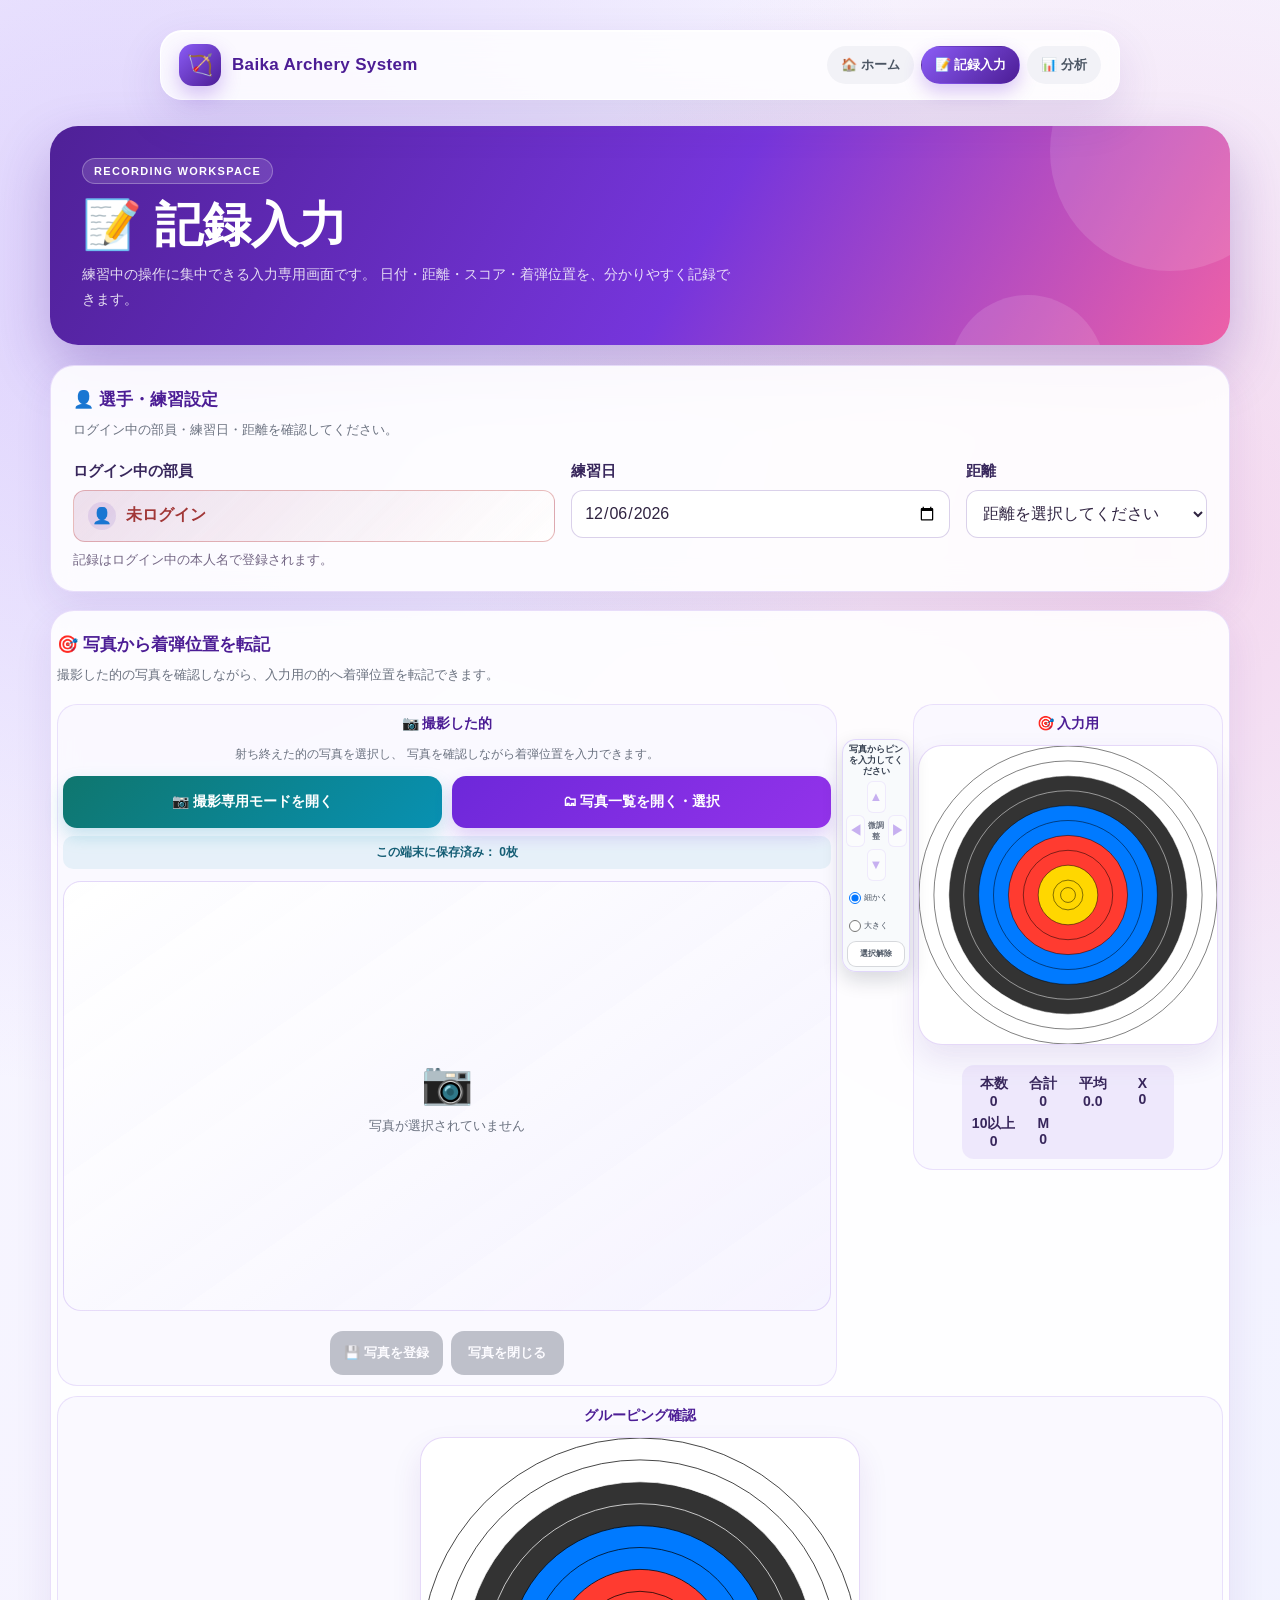
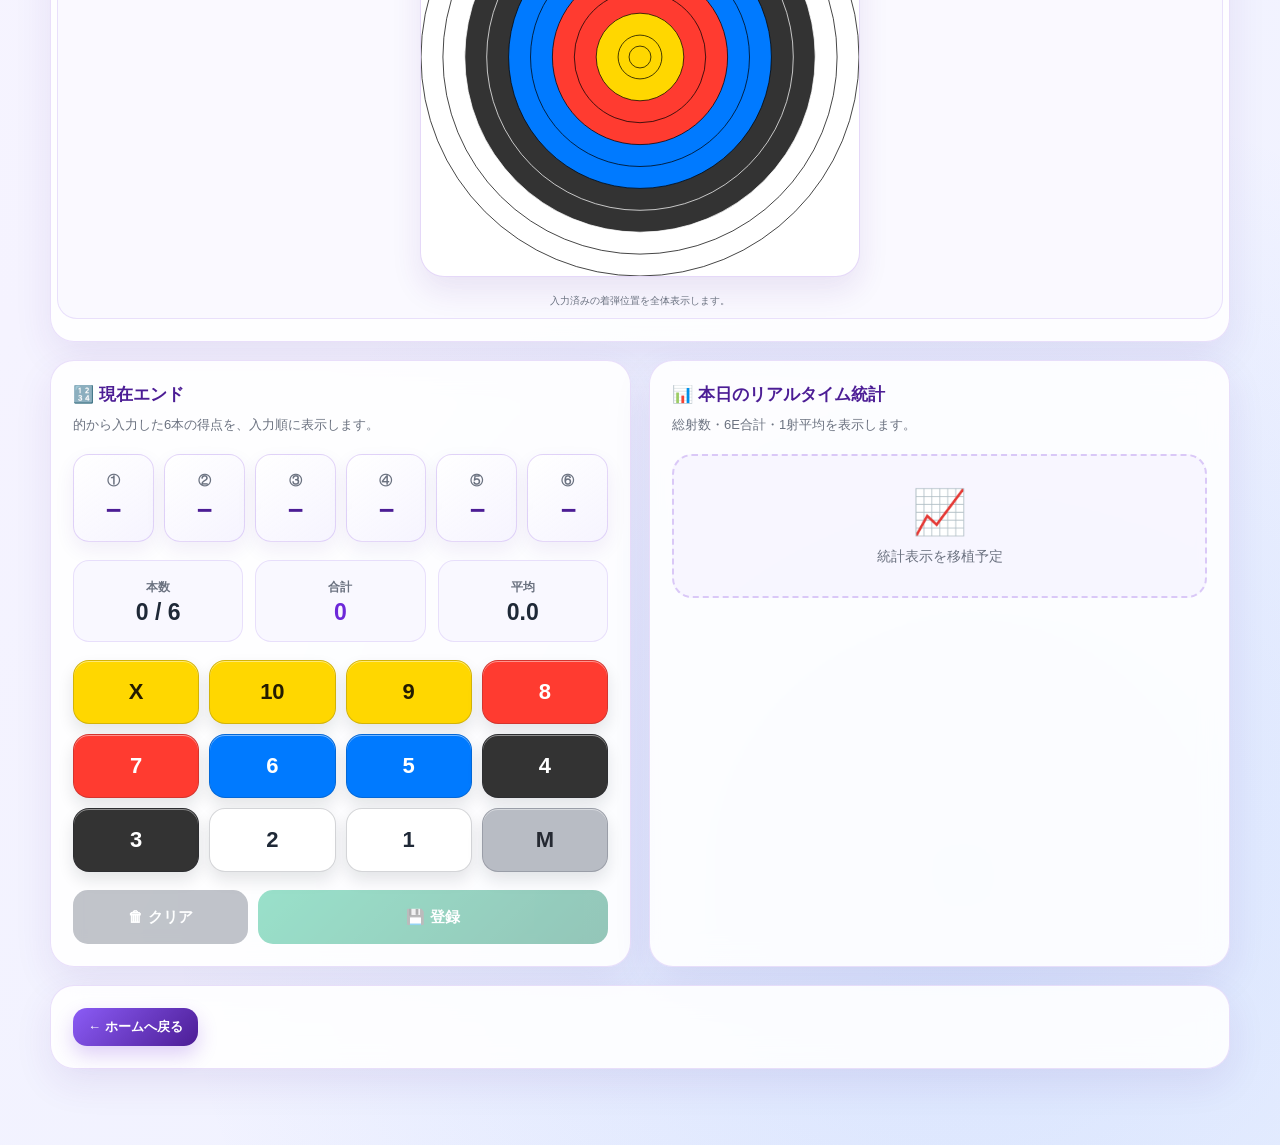
==== input.html @ 8ba18b47 "Ver4 Step65 最終調整 スマホ写真入力UI改善" ====
<!DOCTYPE html>
<html lang="ja">
<head>
    <meta charset="UTF-8">
    <meta
        name="viewport"
        content="width=device-width, initial-scale=1.0"
    >

    <title>記録入力 | Baika Archery System Ver4</title>

    <link rel="stylesheet" href="css/style.css">
    <link rel="stylesheet" href="css/v4.css?v=3021">
    <link rel="stylesheet" href="css/v4-landscape.css?v=3022">
    <link rel="stylesheet" href="css/v4-camera.css?v=355b?v=355">
    <link rel="stylesheet" href="css/v4-step59-photo-controls.css?v=591">
    <link rel="stylesheet" href="css/v4-step60-3-landscape-target.css?v=606">
     <link rel="stylesheet" href="css/v4-step60-7-photo-focus.css?v=607">
    <link rel="stylesheet" href="css/v4-step60-8-photo-focus-fix.css?v=608">
    <link rel="stylesheet" href="css/v4-step63-photo-lock.css?v=630">
    <link rel="stylesheet" href="css/v4-step64-pin-adjust.css?v=640">
    <link rel="stylesheet" href="css/v4-step65-mobile-controls.css?v=653">
</head>

<body class="v4-body">

    <header class="v4-header">
        <div class="v4-brand">
            <div class="v4-brand-icon">🏹</div>
            <span>Baika Archery System</span>
        </div>

        <nav class="v4-nav">
            <a href="index.html">🏠 ホーム</a>
            <a href="input.html" class="active">📝 記録入力</a>
            <a href="analysis.html">📊 分析</a>
        </nav>
    </header>

    <main class="v4-main">

        <section class="v4-hero">
            <div class="v4-eyebrow">RECORDING WORKSPACE</div>

            <h1>📝 記録入力</h1>

            <p>
                練習中の操作に集中できる入力専用画面です。
                日付・距離・スコア・着弾位置を、分かりやすく記録できます。
            </p>
        </section>

        <div class="v4-grid">

<section class="v4-card v4-card-full">
    <div class="v4-card-title">
        👤 選手・練習設定
    </div>

    <p class="v4-card-subtitle">
        ログイン中の部員・練習日・距離を確認してください。
    </p>

    <div id="v4PracticeSettings" class="v4-setting-form">

        <div class="v4-form-group v4-member-group">
            <label for="v4LoggedInMember">
                ログイン中の部員
            </label>

            <div
                id="v4LoggedInMember"
                class="v4-member-display"
                role="status"
                aria-live="polite"
            >
                <span class="v4-member-status-icon">👤</span>

                <span id="v4LoggedInMemberName">
                    ログイン情報を確認中
                </span>
            </div>

            <p class="v4-form-note">
                記録はログイン中の本人名で登録されます。
            </p>
        </div>

        <div class="v4-form-group">
            <label for="v4PracticeDate">
                練習日
            </label>

            <input
                type="date"
                id="v4PracticeDate"
                name="practiceDate"
            >
        </div>

        <div class="v4-form-group">
            <label for="v4DistanceSelect">
                距離
            </label>

            <select
                id="v4DistanceSelect"
                name="distance"
            >
                <option value="">
                    距離を選択してください
                </option>
                <option value="18m">18m</option>
                <option value="30m">30m</option>
                <option value="50m">50m</option>
                <option value="60m">60m</option>
                <option value="70m">70m</option>
            </select>
        </div>

    </div>
</section>

<section class="v4-card v4-card-full v4-photo-workspace-card">
    <div class="v4-card-title">
        🎯 写真から着弾位置を転記
    </div>

    <p class="v4-card-subtitle">
        撮影した的の写真を確認しながら、入力用の的へ着弾位置を転記できます。
    </p>

<div class="v4-target-layout">

    <!-- 撮影した的の写真 -->
<div class="v4-target-panel v4-photo-panel">
    <div class="v4-target-panel-title">
        📷 撮影した的
    </div>

    <button type="button" id="v4PhotoFullscreenClose" class="v4-photo-fullscreen-close" hidden>↩ 左右表示に戻る</button>

    <p class="v4-photo-description">
        射ち終えた的の写真を選択し、
        写真を確認しながら着弾位置を入力できます。
    </p>

    <div class="v4-camera-launch-area">
        <div class="v4-camera-launch-buttons">
            <button
                type="button"
                id="v4OpenCameraButton"
                class="v4-camera-launch-button"
            >
                📷 撮影専用モードを開く
            </button>

            <button
                type="button"
                id="v4OpenPhotoListButton"
                class="v4-photo-list-button"
            >
                🗂 写真一覧を開く・選択
            </button>
        </div>

        <div class="v4-camera-local-status" aria-live="polite">
            この端末に保存済み：
            <strong id="v4LocalPhotoCount">0</strong>枚
        </div>
    </div>


    <input type="file" id="v4TargetPhotoInput" accept="image/*" class="v4-photo-file-input" hidden>
<div class="v4-photo-interaction-area">
    <div
        id="v4TargetPhotoViewer"
        class="v4-photo-viewer"
    >
        <div
            id="v4TargetPhotoEmpty"
            class="v4-photo-empty"
        >
            <span class="v4-photo-empty-icon">📷</span>
            <span>写真が選択されていません</span>
        </div>

        <img
            id="v4TargetPhotoPreview"
            class="v4-photo-preview"
            alt="撮影したアーチェリーの的"
            draggable="false"
            hidden
        >
    </div>
</div>

    <div id="v4PhotoQuickActions" class="v4-photo-quick-actions" aria-label="写真入力の修正操作">
        <button
            type="button"
            id="v4TargetPhotoClear"
            class="v4-photo-clear-button"
            disabled
        >
            写真を閉じる
        </button>
    </div>
</div>

    <!-- 入力用の的 -->
    <div class="v4-target-panel v4-input-target-panel">
        <div class="v4-target-panel-title">
            🎯 入力用
        </div>

        <div class="v4-target-container">
            <svg
                id="targetSvg"
                viewBox="0 0 300 300"
                role="img"
                aria-label="着弾位置入力用の的"
            ></svg>
        </div>

        <div
            id="v4TargetScoreSummary"
            class="v4-target-score-summary"
            aria-live="polite"
        ></div>

        <div id="v4PinAdjustPanel" class="v4-pin-adjust-panel" aria-label="入力的ピンの微調整">
            <div id="v4PinAdjustStatus" class="v4-pin-adjust-status" aria-live="polite">
                調整するピンを入力的で選択してください
            </div>

            <div class="v4-pin-adjust-grid">
                <button type="button" class="v4-pin-nudge v4-pin-nudge-up" data-pin-nudge data-dx="0" data-dy="-1" aria-label="上へ移動">▲</button>
                <button type="button" class="v4-pin-nudge v4-pin-nudge-left" data-pin-nudge data-dx="-1" data-dy="0" aria-label="左へ移動">◀</button>
                <div class="v4-pin-adjust-center">微調整</div>
                <button type="button" class="v4-pin-nudge v4-pin-nudge-right" data-pin-nudge data-dx="1" data-dy="0" aria-label="右へ移動">▶</button>
                <button type="button" class="v4-pin-nudge v4-pin-nudge-down" data-pin-nudge data-dx="0" data-dy="1" aria-label="下へ移動">▼</button>
            </div>

            <div class="v4-pin-adjust-options">
                <label><input type="radio" name="v4PinAdjustStep" value="0.5" checked> 細かく</label>
                <label><input type="radio" name="v4PinAdjustStep" value="4"> 大きく</label>
                <button type="button" id="v4PinAdjustDone" class="v4-pin-adjust-done">選択解除</button>
            </div>
        </div>
    </div>

    <!-- グルーピング確認用の的 -->
    <div class="v4-target-panel">
        <div class="v4-target-panel-title">
            グルーピング確認
        </div>

        <div class="v4-target-container v4-grouping-container">
            <svg
                id="groupingTargetSvg"
                viewBox="0 0 300 300"
                role="img"
                aria-label="グルーピング確認用の的"
            ></svg>
        </div>

        <p class="v4-grouping-note">
            入力済みの着弾位置を全体表示します。
        </p>
    </div>

</div>

</section>

<section class="v4-card v4-card-half">
    <div class="v4-card-title">
        🔢 現在エンド
    </div>

    <p class="v4-card-subtitle">
        的から入力した6本の得点を、入力順に表示します。
    </p>

    <div class="v4-current-end">

        <div
            id="v4ArrowsPreview"
            class="v4-arrows-preview"
            aria-label="現在エンドの入力状況"
        >
            <button
                type="button"
                class="v4-arrow-slot"
                data-arrow-index="0"
                disabled
            >
                <span class="v4-arrow-number">①</span>
                <span class="v4-arrow-score">－</span>
            </button>

            <button
                type="button"
                class="v4-arrow-slot"
                data-arrow-index="1"
                disabled
            >
                <span class="v4-arrow-number">②</span>
                <span class="v4-arrow-score">－</span>
            </button>

            <button
                type="button"
                class="v4-arrow-slot"
                data-arrow-index="2"
                disabled
            >
                <span class="v4-arrow-number">③</span>
                <span class="v4-arrow-score">－</span>
            </button>

            <button
                type="button"
                class="v4-arrow-slot"
                data-arrow-index="3"
                disabled
            >
                <span class="v4-arrow-number">④</span>
                <span class="v4-arrow-score">－</span>
            </button>

            <button
                type="button"
                class="v4-arrow-slot"
                data-arrow-index="4"
                disabled
            >
                <span class="v4-arrow-number">⑤</span>
                <span class="v4-arrow-score">－</span>
            </button>

            <button
                type="button"
                class="v4-arrow-slot"
                data-arrow-index="5"
                disabled
            >
                <span class="v4-arrow-number">⑥</span>
                <span class="v4-arrow-score">－</span>
            </button>
        </div>

        <div class="v4-end-summary">
            <div class="v4-end-stat">
                <span class="v4-end-stat-label">
                    本数
                </span>

                <strong
                    id="v4CurrentArrowCount"
                    class="v4-end-stat-value"
                >
                    0 / 6
                </strong>
            </div>

            <div class="v4-end-stat">
                <span class="v4-end-stat-label">
                    合計
                </span>

                <strong
                    id="v4CurrentArrowTotal"
                    class="v4-end-stat-value v4-end-total"
                >
                    0
                </strong>
            </div>

            <div class="v4-end-stat">
                <span class="v4-end-stat-label">
                    平均
                </span>

                <strong
                    id="v4CurrentArrowAverage"
                    class="v4-end-stat-value"
                >
                    0.0
                </strong>
            </div>
        </div>
        <div class="v4-score-keypad">
    <button
        type="button"
        class="v4-score-key v4-score-yellow"
        onclick="handleScoreKeypadInput('X', 10)"
    >
        X
    </button>

    <button
        type="button"
        class="v4-score-key v4-score-yellow"
        onclick="handleScoreKeypadInput('10', 10)"
    >
        10
    </button>

    <button
        type="button"
        class="v4-score-key v4-score-yellow"
        onclick="handleScoreKeypadInput('9', 9)"
    >
        9
    </button>

    <button
        type="button"
        class="v4-score-key v4-score-red"
        onclick="handleScoreKeypadInput('8', 8)"
    >
        8
    </button>

    <button
        type="button"
        class="v4-score-key v4-score-red"
        onclick="handleScoreKeypadInput('7', 7)"
    >
        7
    </button>

    <button
        type="button"
        class="v4-score-key v4-score-blue"
        onclick="handleScoreKeypadInput('6', 6)"
    >
        6
    </button>

    <button
        type="button"
        class="v4-score-key v4-score-blue"
        onclick="handleScoreKeypadInput('5', 5)"
    >
        5
    </button>

    <button
        type="button"
        class="v4-score-key v4-score-black"
        onclick="handleScoreKeypadInput('4', 4)"
    >
        4
    </button>

    <button
        type="button"
        class="v4-score-key v4-score-black"
        onclick="handleScoreKeypadInput('3', 3)"
    >
        3
    </button>

    <button
        type="button"
        class="v4-score-key v4-score-white"
        onclick="handleScoreKeypadInput('2', 2)"
    >
        2
    </button>

    <button
        type="button"
        class="v4-score-key v4-score-white"
        onclick="handleScoreKeypadInput('1', 1)"
    >
        1
    </button>

    <button
        type="button"
        class="v4-score-key v4-score-miss"
        onclick="handleScoreKeypadInput('M', 0)"
    >
        M
    </button>
</div>

<div class="v4-end-actions">
    <button
        type="button"
        id="v4ClearCurrentEnd"
        class="v4-end-action v4-end-action-clear"
        onclick="clearCurrentEnd()"
    >
        🗑 クリア
    </button>

    <button
        type="button"
        id="v4RegisterCurrentEnd"
        class="v4-end-action v4-end-action-register"
        disabled
    >
        💾 登録
    </button>
</div>

    </div>
</section>

            <section class="v4-card v4-card-half">
                <div class="v4-card-title">
                    📊 本日のリアルタイム統計
                </div>

                <p class="v4-card-subtitle">
                    総射数・6E合計・1射平均を表示します。
                </p>

                <div class="v4-placeholder">
                    <span class="v4-placeholder-icon">📈</span>
                    統計表示を移植予定
                </div>
            </section>

            <section class="v4-card">
                <a href="index.html" class="v4-action">
                    ← ホームへ戻る
                </a>
            </section>

        </div>
    </main>

<script>
    document.addEventListener("DOMContentLoaded", function () {
        setDefaultPracticeDate();
        displayLoggedInMember();
    });

    function setDefaultPracticeDate() {
        const practiceDateInput =
            document.getElementById("v4PracticeDate");

        if (!practiceDateInput || practiceDateInput.value) {
            return;
        }

        const today = new Date();

        const localDate = new Date(
            today.getTime() -
            today.getTimezoneOffset() * 60000
        );

        practiceDateInput.value =
            localDate.toISOString().split("T")[0];
    }

    function displayLoggedInMember() {
        const memberDisplay =
            document.getElementById("v4LoggedInMember");

        const memberNameElement =
            document.getElementById("v4LoggedInMemberName");

        if (!memberDisplay || !memberNameElement) {
            return;
        }

        const memberName =
            getStoredLoggedInMember();

        if (memberName) {
            memberNameElement.textContent = memberName;
            memberDisplay.classList.remove(
                "is-not-logged-in"
            );

            return;
        }

        memberNameElement.textContent =
            "未ログイン";

        memberDisplay.classList.add(
            "is-not-logged-in"
        );
    }

    function getStoredLoggedInMember() {
        if (
            typeof window.loggedInMember === "string" &&
            window.loggedInMember.trim()
        ) {
            return window.loggedInMember.trim();
        }

        const storageKeys = [
            "loggedInMember",
            "currentMember",
            "loginMember"
        ];

        for (const key of storageKeys) {
            const sessionValue =
                sessionStorage.getItem(key);

            const parsedSessionValue =
                parseMemberValue(sessionValue);

            if (parsedSessionValue) {
                return parsedSessionValue;
            }

            const localValue =
                localStorage.getItem(key);

            const parsedLocalValue =
                parseMemberValue(localValue);

            if (parsedLocalValue) {
                return parsedLocalValue;
            }
        }

        return "";
    }

    function parseMemberValue(value) {
        if (!value) {
            return "";
        }

        try {
            const parsedValue = JSON.parse(value);

            if (typeof parsedValue === "string") {
                return parsedValue.trim();
            }

            if (
                parsedValue &&
                typeof parsedValue === "object"
            ) {
                return (
                    parsedValue.memberName ||
                    parsedValue.name ||
                    parsedValue.member ||
                    ""
                ).trim();
            }
        } catch (error) {
            return value.trim();
        }

        return "";
    }
</script>


<div
    id="v4PhotoListModal"
    class="v4-photo-list-modal"
    hidden
    aria-modal="true"
    role="dialog"
    aria-labelledby="v4PhotoListTitle"
>
    <div class="v4-photo-list-shell">
        <header class="v4-photo-list-header">
            <div>
                <div class="v4-photo-list-eyebrow">LOCAL PHOTO LIBRARY</div>
                <h2 id="v4PhotoListTitle">🗂 撮影済み一覧</h2>
                <p>端末内に保存した写真です。写真はクラウドへ送信されません。</p>
            </div>
            <button type="button" id="v4ClosePhotoListButton" class="v4-photo-list-close" aria-label="一覧を閉じる">×</button>
        </header>

        <div class="v4-photo-list-summary">
            <span>全 <strong id="v4PhotoListTotal">0</strong> 枚</span>
            <span>未入力 <strong id="v4PhotoListPending">0</strong> 枚</span>
        </div>

        <div id="v4PhotoListEmpty" class="v4-photo-list-empty" hidden>
            <span>📷</span>
            <strong>撮影済み写真はありません</strong>
            <small>撮影専用モードで写真を撮ると、ここに表示されます。</small>
        </div>

        <div id="v4PhotoListGrid" class="v4-photo-list-grid" aria-live="polite"></div>
    </div>
</div>

<div
    id="v4PhotoPreviewModal"
    class="v4-photo-preview-modal"
    hidden
    aria-modal="true"
    role="dialog"
    aria-label="撮影写真の確認"
>
    <div class="v4-photo-preview-shell">
        <button type="button" id="v4ClosePhotoPreviewButton" class="v4-photo-preview-close" aria-label="写真を閉じる">×</button>

        <div id="v4PhotoAnalysisStage" class="v4-photo-analysis-stage">
            <div id="v4PhotoZoomContent" class="v4-photo-zoom-content">
                <img id="v4SavedPhotoPreview" alt="端末内に保存された的写真" draggable="false">
            </div>
            <div class="v4-photo-zoom-controls" aria-label="写真の拡大操作">
                <button type="button" id="v4PhotoZoomOutButton" aria-label="縮小">−</button>
                <button type="button" id="v4PhotoZoomResetButton" aria-label="基準倍率210パーセントへ戻す">100%</button>
                <button type="button" id="v4PhotoZoomInButton" aria-label="拡大">＋</button>
            </div>
            <div class="v4-photo-zoom-hint">2本指で拡大・1本指で移動</div>
        </div>

        <div class="v4-photo-preview-meta">
            <strong id="v4SavedPhotoTitle">End</strong>
            <span id="v4SavedPhotoDetails"></span>
        </div>
        </div>
    </div>
</div>

<div
    id="v4CameraModal"
    class="v4-camera-modal"
    hidden
    role="dialog"
    aria-modal="true"
    aria-labelledby="v4CameraTitle"
>
    <div class="v4-camera-shell">
        <div class="v4-camera-header">
            <div>
                <div id="v4CameraTitle" class="v4-camera-title">📷 撮影専用モード</div>
                <div class="v4-camera-help">的の外周を円形ガイドに合わせて撮影してください。</div>
            </div>
            <button type="button" id="v4CloseCameraButton" class="v4-camera-close" aria-label="撮影画面を閉じる">×</button>
        </div>

        <div id="v4CameraStage" class="v4-camera-stage">
            <video id="v4CameraVideo" class="v4-camera-video" autoplay muted playsinline></video>
            <div id="v4CameraFlash" class="v4-camera-flash" aria-hidden="true"></div>
            <div class="v4-camera-guide" aria-hidden="true">
                <div class="v4-camera-guide-circle"></div>
                <div class="v4-camera-guide-horizontal"></div>
                <div class="v4-camera-guide-vertical"></div>
                <div class="v4-camera-guide-center"></div>
            </div>

            <div class="v4-camera-overlay-top">
                <div class="v4-camera-info">
                    <span>今回：<strong id="v4CameraSessionCount">0</strong>枚</span>
                    <span>端末内：<strong id="v4CameraTotalCount">0</strong>枚</span>
                </div>
            </div>

            <div id="v4CameraMessage" class="v4-camera-message">カメラを準備しています…</div>

            <div class="v4-camera-overlay-bottom">
                <button type="button" id="v4DeleteLastCaptureButton" class="v4-camera-secondary" disabled>↩ 削除</button>
                <button type="button" id="v4CaptureButton" class="v4-camera-capture" disabled aria-label="撮影する"><span></span></button>
                <button type="button" id="v4FinishCameraButton" class="v4-camera-secondary">撮影終了</button>
            </div>
        </div>

        <p class="v4-camera-storage-note">写真はクラウドへ送信せず、このブラウザの端末内保存領域にのみ保存します。</p>
        <canvas id="v4CameraCanvas" hidden></canvas>
    </div>
</div>

<script src="js/v4-input.js?v=610"></script>
<script src="js/v4-photo-engine.js?v=630"></script>
<script src="js/v4-layout.js?v=29b4"></script>
<script src="js/v4-target-engine.js?v=651"></script>
<script src="js/v4-arrow-detector.js?v=354a"></script>
<script src="js/v4-photo-ui.js?v=630"></script>
<script src="js/v4-camera.js?v=55"></script>
</body>
</html>
---- css/style.css ----
:root {
            --bg-color: #f2f2f7;
            --card-color: #ffffff;
            --text-color: #1c1c1e;
            --border-color: #e5e5ea;
            --accent-blue: #007aff;
            --accent-green: #34c759;
            --accent-orange: #ff9500;
            --accent-pink: #ff007f;
            --accent-purple: #5856d6;
            --danger-color: #ff3b30;
        }

        * { box-sizing: border-box; margin: 0; padding: 0; font-family: -apple-system, BlinkMacSystemFont, "Segoe UI", Roboto, Helvetica, Arial, sans-serif; }
        body { background-color: var(--bg-color); color: var(--text-color); padding: 16px; font-size: 14px; }
        
        header { display: flex; justify-content: space-between; align-items: center; margin-bottom: 16px; padding-bottom: 12px; border-bottom: 1px solid var(--border-color); flex-wrap: wrap; gap: 12px; }
        h1 { font-size: 18px; font-weight: 600; }
        
        .header-controls { display: flex; align-items: center; gap: 12px; flex-wrap: wrap; }
        .member-select-wrapper { display: flex; align-items: center; gap: 6px; font-weight: bold; }
        .member-dropdown { padding: 6px 12px; border-radius: 8px; border: 1px solid var(--border-color); background: #fff; font-size: 14px; font-weight: bold; outline: none; cursor: pointer; }

        .mode-selector { display: flex; gap: 8px; }
        .mode-btn { border: none; padding: 8px 16px; border-radius: 20px; font-weight: bold; cursor: pointer; transition: 0.2s; background: #e5e5ea; color: #3a3a3c; }
        .mode-btn.active-practice { background-color: var(--accent-blue); color: #fff; }
        .mode-btn.active-match { background-color: var(--accent-orange); color: #fff; }

        .layout-grid { display: grid; grid-template-columns: 1fr; gap: 16px; }
        @media (min-width: 1024px) {
            .layout-grid { grid-template-columns: 320px 1fr; }
            .upper-layout-grid { display: grid; grid-template-columns: 1fr 1fr; gap: 16px; }
        }

        .card { background-color: var(--card-color); border-radius: 12px; padding: 16px; box-shadow: 0 1px 3px rgba(0,0,0,0.05); border: 1px solid var(--border-color); margin-bottom: 16px; }
        .card-title { font-size: 14px; font-weight: 600; margin-bottom: 12px; display: flex; align-items: center; gap: 6px; color: #48484a; }

        .cal-header { display: flex; justify-content: space-between; align-items: center; margin-bottom: 8px; }
        .cal-grid { display: grid; grid-template-columns: repeat(7, 1fr); gap: 4px; text-align: center; }
        .cal-day-label { font-size: 11px; color: #8e8e93; padding: 4px 0; }
        .cal-cell { padding: 8px 0; border-radius: 8px; cursor: pointer; font-size: 13px; font-weight: 500; position: relative; }
        .cal-cell:hover { background-color: #f2f2f7; }
        .cal-cell.selected { background-color: var(--text-color) !important; color: #fff !important; }
        .cal-cell.has-data::after { content: "●"; position: absolute; bottom: 1px; left: 50%; transform: translateX(-50%); font-size: 8px; color: var(--accent-green); }
        .cal-cell.empty { pointer-events: none; opacity: 0.2; }

        .form-group { margin-bottom: 10px; }
        .form-group label { display: block; font-size: 12px; color: #8e8e93; margin-bottom: 4px; }
        .form-control { width: 100%; border: 1px solid var(--border-color); border-radius: 8px; padding: 8px; font-size: 13px; background: #f2f2f7; outline: none; }
        .form-control:focus { border-color: var(--accent-blue); background: #fff; }
        .form-control:disabled { opacity: 0.6; cursor: not-allowed; }

        .target-container, .scatter-container { display: flex; justify-content: center; align-items: center; margin-bottom: 16px; overflow: hidden; border-radius: 8px; background: #fafafa; border: 1px solid var(--border-color); height: 320px; position: relative; width: 100%; }
        #targetSvg, #analyticsScatterSvg { width: 300px; height: 300px; }
        #targetSvg { cursor: crosshair; }
        #targetSvg.readonly-target { cursor: not-allowed; opacity: 0.6; pointer-events: none; }
        
        .keypad { display: grid; grid-template-columns: repeat(4, 1fr); gap: 6px; }
        .key-btn { border: 1px solid var(--border-color); padding: 10px; border-radius: 8px; font-weight: bold; font-size: 14px; cursor: pointer; text-align: center; background: #fff; }
        .key-btn:active { opacity: 0.7; }
        .key-btn:disabled { opacity: 0.3; cursor: not-allowed; }

        .arrows-preview-row { display: flex; gap: 6px; min-height: 36px; align-items: center; margin-bottom: 12px; background: #f2f2f7; padding: 6px; border-radius: 8px; overflow-x: auto; }
        .arrow-badge { width: 26px; height: 26px; border-radius: 50%; display: flex; justify-content: center; align-items: center; font-size: 11px; font-weight: bold; box-shadow: 0 1px 2px rgba(0,0,0,0.1); flex-shrink: 0; color: #000; }
        
        .stats-summary-grid { display: grid; grid-template-columns: repeat(3, 1fr); gap: 8px; text-align: center; margin-bottom: 12px; }
        .stat-box { background: #f8f8fa; padding: 8px; border-radius: 8px; border: 1px solid var(--border-color); }
        .stat-box.highlight-box { background: #eef7ff; border-color: #a2cfff; }
        .stat-val { font-size: 18px; font-weight: bold; margin-top: 2px; }

        .btn { width: 100%; border: none; padding: 10px; border-radius: 8px; font-weight: bold; font-size: 14px; cursor: pointer; text-align: center; display: inline-block; transition: 0.2s; text-decoration: none; }
        .btn-primary { background-color: var(--accent-blue); color: #fff; }
        .btn-success { background-color: var(--accent-green); color: #fff; }
        .btn-danger { background-color: var(--danger-color); color: #fff; }
        .btn:disabled { opacity: 0.3; cursor: not-allowed; background-color: #d1d1d6 !important; color: #8e8e93 !important; }

        .table-responsive { width: 100%; overflow-x: auto; margin-top: 8px; border-radius: 8px; border: 1px solid var(--border-color); }
        table { width: 100%; border-collapse: collapse; text-align: center; background: #fff; min-width: 1100px; table-layout: fixed; }
        th, td { padding: 8px 4px; border-bottom: 1px solid var(--border-color); border-right: 1px solid var(--border-color); font-size: 12px; overflow: hidden; white-space: nowrap; }
        th { background-color: #f2f2f7; color: #48484a; font-weight: 600; }
        .section-total { background-color: #f5faff; font-weight: bold; }
        .row-grandtotal { background-color: #ffeccf; font-weight: bold; }
        
        .cell-input { width: 100%; border: none; text-align: center; padding: 4px; background: transparent; font-size: 12px; font-weight: 500; -moz-appearance: textfield; }
        .cell-input::-webkit-outer-spin-button,
        .cell-input::-webkit-inner-spin-button { -webkit-appearance: none; margin: 0; }
        .cell-input:focus { background: #e8f0fe; outline: none; border-radius: 4px; }
        .cell-input:disabled { color: #1c1c1e; background: transparent; cursor: default; font-weight: bold; }
        
        .player-input { text-align: left; font-weight: bold; border: 1px solid transparent; border-radius: 4px; padding: 2px 4px; }
        .player-input:focus { border-color: var(--accent-blue); background: #fff; }
        .cat-input { color: #666; border: 1px solid transparent; text-align: center; }

        .charts-container { display: grid; grid-template-columns: 1fr; gap: 16px; margin-bottom: 16px; }
        @media (min-width: 768px) { .charts-container { grid-template-columns: 1fr 1fr; } }
        
        .chart-wrapper { height: 320px; position: relative; display: flex; justify-content: center; align-items: center; width: 100%; }

        .cloud-loader { position: fixed; top: 16px; right: 16px; background: rgba(0,0,0,0.8); color: #fff; padding: 8px 16px; border-radius: 20px; font-size: 12px; display: none; align-items: center; gap: 8px; z-index: 9999; }
        .spinner { width: 14px; height: 14px; border: 2px solid #fff; border-top-color: transparent; border-radius: 50%; animation: spin 0.8s linear infinite; }
        @keyframes spin { to { transform: rotate(360deg); } }

        #openingOverlay { position: fixed; top: 0; left: 0; width: 100vw; height: 100vh; background: radial-gradient(circle at center, #1c2430 0%, #0b0e14 100%); color: #fff; display: flex; flex-direction: column; justify-content: center; align-items: center; z-index: 10000; transition: opacity 0.4s ease; overflow-y: auto; padding: 20px; }
        #openingOverlay.dismissed { opacity: 0; pointer-events: none; }
        .bg-target-graphic { position: absolute; width: 500px; height: 500px; opacity: 0.08; pointer-events: none; z-index: 1; }
        .opening-content { position: relative; z-index: 2; text-align: center; display: flex; flex-direction: column; align-items: center; width: 100%; max-width: 420px; }
        .opening-title { font-size: 26px; font-weight: 800; margin-bottom: 4px; letter-spacing: 4px; }
        .opening-subtitle { font-size: 14px; color: #ffd700; font-weight: 700; letter-spacing: 6px; margin-bottom: 24px; }
        .opening-card { background: rgba(255,255,255,0.08); border: 1px solid rgba(255,255,255,0.1); padding: 20px; border-radius: 16px; width: 100%; margin-bottom: 20px; backdrop-filter: blur(8px); }
        .opening-card-title { font-size: 13px; color: #ffd700; font-weight: bold; margin-bottom: 12px; border-bottom: 1px solid rgba(255,215,0,0.2); padding-bottom: 4px; text-align: left;}
        .opening-form-group { width: 100%; margin-bottom: 12px; }
        .opening-form-group label { display: block; font-size: 11px; color: #aaa; margin-bottom: 4px; text-align: left; }
        .opening-dropdown { width: 100%; padding: 12px; border-radius: 8px; border: 1px solid rgba(255,215,0,0.4); background: rgba(0,0,0,0.3); color: #fff; font-size: 16px; font-weight: bold; outline: none; text-align-last: center; }
        .opening-dropdown option { color: #000; background: #fff; }
        .opening-input { width:100%; background: rgba(255,255,255,0.1); border: 1px solid rgba(255,255,255,0.2); border-radius: 8px; padding: 10px; color: #fff; font-size: 14px; outline: none; }
        .input-row-group { display: flex; gap: 8px; width: 100%; }
        .sub-action-btn { flex: 1; border: none; color: #fff; padding: 10px; border-radius: 8px; cursor: pointer; font-size: 13px; font-weight: bold; }
        .enter-btn { background: linear-gradient(135deg, #ffd700 0%, #cca100 100%); color: #0b0e14; border: none; padding: 14px 50px; font-size: 16px; font-weight: bold; border-radius: 30px; cursor: pointer; box-shadow: 0 6px 20px rgba(255,215,0,0.3); width: 100%; margin-top: 16px; font-weight: bold; }
        
        .badge-date { display: inline-block; background: #e5e5ea; padding: 4px 10px; border-radius: 12px; font-weight: bold; font-size: 13px; margin-bottom: 12px; }
        .btn-delete-row { background-color: var(--danger-color); color: white; border: none; padding: 4px 8px; border-radius: 4px; cursor: pointer; font-weight: bold; font-size: 11px; }
        .btn-delete-row:disabled { opacity: 0.3; background-color: #d1d1d6; color: #8e8e93; cursor: not-allowed; }
        
        .readonly-banner { display: none; background-color: #ffeccf; color: #b76e00; padding: 8px 12px; border-radius: 8px; font-weight: bold; font-size: 12px; margin-bottom: 12px; text-align: center; border: 1px solid #ffd18c; }
        
        /* 全データ一括削除エリアのスタイル追加 */
        .danger-zone-area { margin-top: 24px; border-top: 1px dashed var(--border-color); padding-top: 16px; }


/* Ver3.0 dashboard */
.dashboard-card {
    border-left: 5px solid var(--accent-purple);
    background: linear-gradient(180deg, #ffffff 0%, #fbfbff 100%);
}
.dashboard-header {
    display: flex;
    justify-content: space-between;
    align-items: flex-start;
    gap: 12px;
    margin-bottom: 12px;
}
.dashboard-subtitle {
    font-size: 12px;
    color: #8e8e93;
    font-weight: 600;
}
.dashboard-pill {
    flex-shrink: 0;
    background: #f2f2f7;
    color: #48484a;
    border: 1px solid var(--border-color);
    border-radius: 999px;
    padding: 5px 10px;
    font-size: 12px;
    font-weight: 800;
}
.dashboard-grid {
    display: grid;
    grid-template-columns: repeat(2, 1fr);
    gap: 8px;
}
.dashboard-metric {
    background: #f8f8fa;
    border: 1px solid var(--border-color);
    border-radius: 12px;
    padding: 10px;
    min-height: 78px;
}
.metric-label {
    font-size: 11px;
    color: #6c6c70;
    font-weight: 700;
    margin-bottom: 4px;
}
.metric-value {
    font-size: 20px;
    font-weight: 900;
    color: var(--text-color);
    line-height: 1.2;
}
.metric-note {
    font-size: 11px;
    color: #8e8e93;
    margin-top: 3px;
    white-space: nowrap;
    overflow: hidden;
    text-overflow: ellipsis;
}
@media (min-width: 768px) {
    .dashboard-grid { grid-template-columns: repeat(4, 1fr); }
}


.role-badge {
    display: inline-block;
    padding: 6px 10px;
    border-radius: 999px;
    background: #e5e5ea;
    color: #3a3a3c;
    font-size: 12px;
    font-weight: 700;
}

.role-badge[data-role="admin"] {
    background: #ff3b30;
    color: #fff;
}

.role-badge[data-role="leader"] {
    background: #5856d6;
    color: #fff;
}

.role-badge[data-role="member"] {
    background: #e5e5ea;
    color: #3a3a3c;
}
.analysis-period-btn{
    width:auto;
    padding:6px 12px;
    font-size:12px;
}

.analysis-period-btn.active-analysis-period{
    background:var(--accent-blue);
    color:#fff;
}
.v4-header{
    max-width:960px;
    margin:20px auto 0;
    padding:14px 18px;
    border-radius:18px;
    background:#fff;
    box-shadow:0 8px 24px rgba(0,0,0,0.08);
    display:flex;
    justify-content:space-between;
    gap:12px;
    align-items:center;
    flex-wrap:wrap;
}

.v4-brand{
    font-weight:800;
    color:var(--accent-purple);
}

.v4-nav{
    display:flex;
    gap:8px;
    flex-wrap:wrap;
}

.v4-nav a{
    text-decoration:none;
    padding:8px 12px;
    border-radius:999px;
    background:#f2f2f7;
    color:var(--text-color);
    font-size:13px;
    font-weight:700;
}

.v4-nav a:hover{
    background:var(--accent-purple);
    color:#fff;
}
---- css/v4.css ----
/*
 * Baika Archery System Ver4
 * CSS entry point
 *
 * Keep input.html loading only:
 * <link rel="stylesheet" href="css/v4.css?v=refactor1">
 */

@import url("./v4-base.css");
@import url("./v4-settings.css");
@import url("./v4-target.css");
@import url("./v4-current-end.css");
@import url("./v4-photo.css");
@import url("./v4-responsive.css");

@import url("./v4-camera.css");
---- css/v4-landscape.css ----
/*
 * Baika Archery System Ver4
 * Step30-2 landscape helpers
 *
 * 配置はv4-responsive.cssで管理し、
 * このファイルでは固定位置・高さ・省スペース化を行う。
 */

/* スマホ・タブレット横向き：右上の入力用の的を固定 */
html.v4-is-landscape-layout
.v4-target-layout
> .v4-target-panel:nth-child(2) {
    position: sticky !important;
    top: calc(82px + env(safe-area-inset-top)) !important;
}

html.v4-is-landscape-layout
.v4-target-panel {
    padding: 10px !important;
}

html.v4-is-landscape-layout
.v4-grouping-note {
    min-height: 0 !important;
    margin: 4px 0 0 !important;
    font-size: 10px !important;
}

/* スマホ横向きのコンパクト表示 */
@media (max-height: 600px) {
    html.v4-is-landscape-layout
    #v4TargetPhotoViewer {
        min-height: 210px !important;
        height: 44vh !important;
        max-height: 300px !important;
    }

    html.v4-is-landscape-layout
    .v4-target-layout
    > .v4-target-panel:nth-child(2) {
        top: calc(70px + env(safe-area-inset-top)) !important;
        padding: 8px !important;
    }

    html.v4-is-landscape-layout
    .v4-target-layout
    > .v4-target-panel:nth-child(2)
    .v4-target-container {
        width: min(100%, 34vh) !important;
        max-width: 220px !important;
    }

    html.v4-is-landscape-layout
    .v4-target-panel-title {
        margin: 0 !important;
        font-size: 12px !important;
    }

    html.v4-is-landscape-layout
    .v4-grouping-note,
    html.v4-is-landscape-layout
    .v4-photo-description {
        display: none !important;
    }

    html.v4-is-landscape-layout
    .v4-photo-controls {
        gap: 4px !important;
    }

    html.v4-is-landscape-layout
    .v4-photo-control-button {
        min-height: 38px !important;
        padding: 5px 4px !important;
        font-size: 11px !important;
    }

    html.v4-is-landscape-layout
    .v4-photo-select-button {
        min-height: 38px !important;
        padding: 7px 10px !important;
        font-size: 12px !important;
    }
}

/*
 * PC版：
 * 3列表示の右端にあるグルーピングパネルを
 * ヘッダー直下で固定する。
 */
@media (min-width: 1051px) and (min-height: 701px) {
    .v4-target-layout
    > .v4-target-panel:nth-child(3) {
        position: sticky !important;
        top: 100px !important;
        align-self: start !important;
    }
}
---- css/v4-camera.css ----
/* Step35-1b: カメラ専用UI（操作ボタンを映像上に固定） */
.v4-camera-launch-area { display:grid; gap:8px; width:100%; }
.v4-camera-launch-button { width:100%; min-height:52px; border:0; border-radius:14px; padding:11px 16px; background:linear-gradient(135deg,#0f766e,#0891b2); color:#fff; font:inherit; font-size:14px; font-weight:900; cursor:pointer; box-shadow:0 8px 18px rgba(8,145,178,.22); touch-action:manipulation; }
.v4-camera-local-status { padding:8px 10px; border-radius:10px; background:rgba(8,145,178,.08); color:#155e75; font-size:12px; font-weight:750; text-align:center; }
.v4-camera-modal[hidden] { display:none; }
.v4-camera-modal {
  position:fixed;
  inset:0;
  z-index:10000;
  display:block;
  padding:max(6px,env(safe-area-inset-top)) max(6px,env(safe-area-inset-right)) max(6px,env(safe-area-inset-bottom)) max(6px,env(safe-area-inset-left));
  background:#000;
  overflow:hidden;
}
.v4-camera-shell {
  position:relative;
  width:100%;
  height:100%;
  max-width:900px;
  margin:0 auto;
  color:#fff;
}
.v4-camera-header {
  position:absolute;
  z-index:20;
  top:8px;
  left:8px;
  right:8px;
  display:flex;
  align-items:flex-start;
  justify-content:space-between;
  gap:12px;
  pointer-events:none;
}
.v4-camera-title,.v4-camera-help {
  display:none;
}
.v4-camera-close {
  pointer-events:auto;
  margin-left:auto;
  flex:0 0 44px;
  width:44px;
  height:44px;
  border:1px solid rgba(255,255,255,.35);
  border-radius:50%;
  background:rgba(0,0,0,.48);
  color:#fff;
  font-size:28px;
  line-height:1;
  cursor:pointer;
  backdrop-filter:blur(8px);
  -webkit-backdrop-filter:blur(8px);
}
.v4-camera-stage {
  position:absolute;
  inset:0;
  overflow:hidden;
  border-radius:18px;
  background:#000;
}
.v4-camera-video { display:block; width:100%; height:100%; object-fit:cover; background:#000; }
.v4-camera-guide { position:absolute; inset:0; pointer-events:none; }
.v4-camera-guide-circle { position:absolute; left:50%; top:50%; width:min(82vw,82%); max-height:74vh; aspect-ratio:1; transform:translate(-50%,-50%); border:3px solid rgba(255,255,255,.95); border-radius:50%; box-shadow:0 0 0 9999px rgba(0,0,0,.18),0 0 18px rgba(255,255,255,.55); }
.v4-camera-guide-horizontal,.v4-camera-guide-vertical { position:absolute; left:50%; top:50%; background:rgba(255,255,255,.68); transform:translate(-50%,-50%); }
.v4-camera-guide-horizontal { width:min(86vw,86%); height:1px; }
.v4-camera-guide-vertical { width:1px; height:min(86vw,86%); max-height:78vh; }
.v4-camera-guide-center { position:absolute; left:50%; top:50%; width:14px; height:14px; border:2px solid #facc15; border-radius:50%; transform:translate(-50%,-50%); box-shadow:0 0 8px rgba(250,204,21,.9); }
.v4-camera-overlay-top {
  position:absolute;
  z-index:12;
  top:max(10px,env(safe-area-inset-top));
  left:50%;
  transform:translateX(-50%);
  pointer-events:none;
}
.v4-camera-info {
  display:flex;
  gap:14px;
  padding:7px 13px;
  border:1px solid rgba(255,255,255,.18);
  border-radius:999px;
  background:rgba(0,0,0,.48);
  color:#fff;
  font-size:12px;
  font-weight:850;
  white-space:nowrap;
  backdrop-filter:blur(8px);
  -webkit-backdrop-filter:blur(8px);
}
.v4-camera-message { position:absolute; z-index:13; left:50%; bottom:128px; transform:translateX(-50%); max-width:88%; padding:7px 11px; border-radius:999px; background:rgba(0,0,0,.62); color:#fff; font-size:12px; font-weight:800; text-align:center; white-space:nowrap; overflow:hidden; text-overflow:ellipsis; }
.v4-camera-overlay-bottom {
  position:absolute;
  z-index:15;
  left:0;
  right:0;
  bottom:0;
  display:grid;
  grid-template-columns:minmax(76px,1fr) 82px minmax(76px,1fr);
  align-items:center;
  gap:14px;
  padding:20px max(14px,env(safe-area-inset-right)) max(18px,calc(env(safe-area-inset-bottom) + 10px)) max(14px,env(safe-area-inset-left));
  background:linear-gradient(to top,rgba(0,0,0,.82),rgba(0,0,0,.34),transparent);
}
.v4-camera-secondary { min-height:48px; padding:7px 10px; border:1px solid rgba(255,255,255,.28); border-radius:14px; background:rgba(0,0,0,.46); color:#fff; font:inherit; font-size:12px; font-weight:850; cursor:pointer; backdrop-filter:blur(8px); -webkit-backdrop-filter:blur(8px); }
.v4-camera-secondary:disabled { opacity:.38; cursor:not-allowed; }
.v4-camera-capture { display:grid; place-items:center; justify-self:center; width:82px; height:82px; padding:0; border:4px solid #fff; border-radius:50%; background:rgba(0,0,0,.15); cursor:pointer; box-shadow:0 2px 16px rgba(0,0,0,.45); }
.v4-camera-capture span { display:block; width:62px; height:62px; border-radius:50%; background:#fff; transition:transform .1s ease; }
.v4-camera-capture:active:not(:disabled) span { transform:scale(.88); }
.v4-camera-capture:disabled { opacity:.4; cursor:not-allowed; }
.v4-camera-storage-note { display:none; }
body.v4-camera-open { overflow:hidden; position:fixed; width:100%; }

@media (orientation:landscape) and (max-height:700px) {
  .v4-camera-stage { border-radius:12px; }
  .v4-camera-guide-circle { width:min(68vh,58vw); max-height:none; }
  .v4-camera-guide-horizontal { width:min(72vh,62vw); }
  .v4-camera-guide-vertical { height:min(72vh,62vw); max-height:none; }
  .v4-camera-overlay-bottom {
    left:auto;
    top:0;
    width:190px;
    grid-template-columns:1fr;
    grid-template-rows:1fr auto 1fr;
    justify-items:stretch;
    padding:max(54px,env(safe-area-inset-top)) max(14px,calc(env(safe-area-inset-right) + 8px)) max(14px,env(safe-area-inset-bottom)) 14px;
    background:linear-gradient(to left,rgba(0,0,0,.82),rgba(0,0,0,.28),transparent);
  }
  .v4-camera-capture { grid-row:2; }
  .v4-camera-overlay-bottom .v4-camera-secondary:first-child { align-self:end; }
  .v4-camera-overlay-bottom .v4-camera-secondary:last-child { align-self:start; }
  .v4-camera-message { bottom:16px; }
  .v4-camera-overlay-top { left:16px; transform:none; }
}

@media (max-width:390px) and (orientation:portrait) {
  .v4-camera-overlay-bottom { grid-template-columns:minmax(68px,1fr) 74px minmax(68px,1fr); gap:8px; padding-left:9px; padding-right:9px; }
  .v4-camera-capture { width:74px; height:74px; }
  .v4-camera-capture span { width:56px; height:56px; }
  .v4-camera-secondary { min-height:44px; padding:5px 6px; font-size:11px; }
  .v4-camera-message { bottom:116px; font-size:11px; }
}


/* Step35-2a: iPhone Safariでも確実に見える実体オーバーレイ */
.v4-camera-flash {
  position:absolute;
  inset:0;
  z-index:50;
  background:#fff;
  opacity:0;
  pointer-events:none;
}
.v4-camera-flash.is-active {
  animation:v4-camera-real-flash .34s ease-out;
}
@keyframes v4-camera-real-flash {
  0% { opacity:.92; }
  100% { opacity:0; }
}
.v4-camera-message {
  z-index:60;
  min-width:180px;
  box-shadow:0 4px 18px rgba(0,0,0,.35);
}
.v4-camera-message.is-saved {
  background:rgba(15,118,110,.92);
  font-size:14px;
}

/* Step35-3: 撮影済み一覧 */
.v4-camera-launch-buttons{display:grid;grid-template-columns:1fr 1fr;gap:10px}
.v4-photo-list-button{width:100%;min-height:52px;border:0;border-radius:14px;padding:11px 16px;background:linear-gradient(135deg,#6d28d9,#9333ea);color:#fff;font:inherit;font-size:14px;font-weight:900;cursor:pointer;box-shadow:0 8px 18px rgba(109,40,217,.2);touch-action:manipulation}
.v4-photo-list-modal[hidden],.v4-photo-preview-modal[hidden]{display:none}
.v4-photo-list-modal{position:fixed;inset:0;z-index:10020;background:rgba(15,23,42,.82);padding:max(12px,env(safe-area-inset-top)) max(10px,env(safe-area-inset-right)) max(12px,env(safe-area-inset-bottom)) max(10px,env(safe-area-inset-left));overflow:auto;backdrop-filter:blur(8px);-webkit-backdrop-filter:blur(8px)}
.v4-photo-list-shell{width:min(1040px,100%);min-height:100%;margin:0 auto;background:#f8fafc;border-radius:20px;padding:18px;color:#0f172a;box-shadow:0 24px 60px rgba(0,0,0,.35)}
.v4-photo-list-header{display:flex;justify-content:space-between;gap:16px;align-items:flex-start;padding-bottom:14px;border-bottom:1px solid #e2e8f0}
.v4-photo-list-header h2{margin:2px 0 6px;font-size:clamp(22px,5vw,32px)}
.v4-photo-list-header p{margin:0;color:#64748b;font-size:13px}
.v4-photo-list-eyebrow{font-size:11px;font-weight:900;letter-spacing:.12em;color:#7c3aed}
.v4-photo-list-close,.v4-photo-preview-close{flex:0 0 44px;width:44px;height:44px;border:0;border-radius:50%;background:#0f172a;color:#fff;font-size:28px;line-height:1;cursor:pointer}
.v4-photo-list-summary{display:flex;gap:10px;flex-wrap:wrap;margin:14px 0}
.v4-photo-list-summary span{padding:8px 12px;border-radius:999px;background:#ede9fe;color:#5b21b6;font-size:13px;font-weight:800}
.v4-photo-list-grid{display:grid;grid-template-columns:repeat(auto-fill,minmax(170px,1fr));gap:14px}
.v4-photo-card{border:1px solid #e2e8f0;border-radius:16px;background:#fff;overflow:hidden;box-shadow:0 6px 16px rgba(15,23,42,.08);cursor:pointer;text-align:left;padding:0;font:inherit;color:inherit}
.v4-photo-card-image{display:block;width:100%;aspect-ratio:4/3;object-fit:cover;background:#cbd5e1}
.v4-photo-card-body{padding:11px}
.v4-photo-card-title{display:flex;align-items:center;justify-content:space-between;gap:8px;font-weight:900}
.v4-photo-card-status{font-size:10px;padding:4px 7px;border-radius:999px;background:#fef3c7;color:#92400e;white-space:nowrap}
.v4-photo-card-status.is-complete{background:#dcfce7;color:#166534}
.v4-photo-card-meta{display:grid;gap:3px;margin-top:7px;color:#64748b;font-size:11px}
.v4-photo-list-empty{min-height:280px;display:flex;flex-direction:column;align-items:center;justify-content:center;gap:8px;color:#64748b;text-align:center}
.v4-photo-list-empty[hidden]{display:none}
.v4-photo-list-empty>span{font-size:54px}.v4-photo-list-empty strong{color:#334155}.v4-photo-list-empty small{max-width:320px}
.v4-photo-preview-modal{position:fixed;inset:0;z-index:10040;background:rgba(0,0,0,.94);padding:max(10px,env(safe-area-inset-top)) max(10px,env(safe-area-inset-right)) max(10px,env(safe-area-inset-bottom)) max(10px,env(safe-area-inset-left));display:flex;align-items:center;justify-content:center}
.v4-photo-preview-shell{position:relative;width:min(100%,1000px);height:100%;display:flex;align-items:center;justify-content:center;flex-direction:column;gap:10px}
.v4-photo-preview-shell img{display:block;max-width:100%;max-height:calc(100% - 74px);object-fit:contain;border-radius:12px;background:#111}
.v4-photo-preview-close{position:absolute;z-index:2;top:0;right:0;background:rgba(0,0,0,.65);border:1px solid rgba(255,255,255,.35)}
.v4-photo-preview-meta{width:100%;display:flex;justify-content:center;gap:12px;flex-wrap:wrap;color:#fff;text-align:center;font-size:13px}.v4-photo-preview-meta strong{font-size:16px}
@media(max-width:640px){.v4-camera-launch-buttons{grid-template-columns:1fr}.v4-photo-list-shell{border-radius:15px;padding:14px}.v4-photo-list-grid{grid-template-columns:repeat(2,minmax(0,1fr));gap:10px}.v4-photo-card-body{padding:9px}.v4-photo-card-title{font-size:13px}.v4-photo-card-meta{font-size:10px}}

/* Step35-4: 撮影済み写真のAI解析開始画面 */
.v4-photo-analysis-stage{position:relative;display:flex;align-items:center;justify-content:center;min-height:0;max-width:100%;max-height:calc(100% - 150px)}
.v4-photo-analysis-stage img{display:block;max-width:100%;max-height:100%;object-fit:contain;border-radius:12px;background:#111}
.v4-photo-candidate-layer{position:absolute;inset:0;width:100%;height:100%;pointer-events:none;overflow:visible}
.v4-saved-candidate circle{fill:rgba(239,68,68,.18);stroke:#ef4444;stroke-width:5;vector-effect:non-scaling-stroke;filter:drop-shadow(0 2px 3px rgba(0,0,0,.75))}
.v4-saved-candidate text{fill:#fff;font-weight:900;paint-order:stroke;stroke:#b91c1c;stroke-width:5;stroke-linejoin:round;vector-effect:non-scaling-stroke}
.v4-photo-analysis-controls{width:min(100%,720px);display:grid;grid-template-columns:auto minmax(0,1fr);align-items:center;gap:12px;padding:10px 12px;border-radius:14px;background:rgba(15,23,42,.88);color:#fff}
.v4-photo-analyze-button{min-height:48px;border:0;border-radius:12px;padding:10px 18px;background:linear-gradient(135deg,#7c3aed,#a855f7);color:#fff;font:inherit;font-weight:900;cursor:pointer;white-space:nowrap}
.v4-photo-analyze-button:disabled{opacity:.55;cursor:wait}
.v4-photo-analysis-status{min-width:0;font-size:13px;line-height:1.45;color:#e2e8f0}
.v4-photo-card-badges{display:flex;gap:6px;margin-top:7px}
.v4-photo-card-analysis{font-size:10px;padding:4px 7px;border-radius:999px;background:#e2e8f0;color:#475569;font-weight:800}
.v4-photo-card-analysis.is-analyzed{background:#dbeafe;color:#1d4ed8}
@media(max-width:640px){.v4-photo-preview-shell{justify-content:flex-start;padding-top:48px}.v4-photo-analysis-stage{width:100%;height:min(58vh,520px);max-height:none}.v4-photo-analysis-controls{grid-template-columns:1fr;gap:7px}.v4-photo-analyze-button{width:100%}.v4-photo-analysis-status{text-align:center;font-size:12px}}


/* Step35-4a: 写真からノック／羽根色を選択 */
.v4-photo-analysis-stage{touch-action:manipulation;cursor:crosshair}
.v4-photo-color-tap-marker{position:absolute;z-index:4;width:30px;height:30px;border:3px solid #fff;border-radius:50%;box-shadow:0 0 0 3px #7c3aed,0 3px 12px rgba(0,0,0,.65);transform:translate(-50%,-50%);pointer-events:none}
.v4-photo-color-controls{width:min(100%,720px);display:flex;align-items:center;justify-content:space-between;gap:10px;padding:10px 12px;border-radius:14px;background:rgba(255,255,255,.96);color:#0f172a}
.v4-photo-color-guide{display:flex;align-items:center;gap:10px;min-width:0}
.v4-photo-color-guide>div{display:grid;gap:2px;min-width:0}
.v4-photo-color-guide strong{font-size:13px}
.v4-photo-color-guide small{font-size:11px;color:#64748b;line-height:1.35}
.v4-photo-color-swatch{flex:0 0 34px;width:34px;height:34px;border:3px solid #fff;border-radius:50%;background:conic-gradient(#ef4444,#f59e0b,#22c55e,#3b82f6,#a855f7,#ef4444);box-shadow:0 0 0 1px #cbd5e1}
.v4-photo-color-swatch.is-selected{background:var(--v4-selected-arrow-color);box-shadow:0 0 0 2px #7c3aed}
.v4-photo-color-reset{min-height:38px;border:1px solid #cbd5e1;border-radius:10px;padding:7px 11px;background:#f8fafc;color:#475569;font:inherit;font-size:11px;font-weight:850;white-space:nowrap;cursor:pointer}
@media(max-width:640px){.v4-photo-color-controls{align-items:stretch}.v4-photo-color-reset{flex:0 0 auto}.v4-photo-color-guide small{font-size:10px}}


/* Step35-5: ノック＋羽3枚の矢プロフィール */
.v4-arrow-profile-panel{width:min(100%,720px);display:grid;gap:10px;padding:12px;border-radius:16px;background:rgba(255,255,255,.97);color:#0f172a;box-shadow:0 8px 24px rgba(0,0,0,.22)}
.v4-arrow-profile-header{display:flex;align-items:center;justify-content:space-between;gap:12px}
.v4-arrow-profile-header>div{display:grid;gap:2px}.v4-arrow-profile-header strong{font-size:14px}.v4-arrow-profile-header small{font-size:10px;color:#64748b}
.v4-arrow-profile-start,.v4-arrow-profile-save,.v4-arrow-profile-cancel{min-height:38px;border:0;border-radius:10px;padding:8px 12px;font:inherit;font-size:11px;font-weight:900;cursor:pointer;white-space:nowrap}
.v4-arrow-profile-start{background:#ede9fe;color:#6d28d9}.v4-arrow-profile-save{background:linear-gradient(135deg,#7c3aed,#a855f7);color:#fff}.v4-arrow-profile-save:disabled{opacity:.45;cursor:not-allowed}.v4-arrow-profile-cancel{background:#e2e8f0;color:#475569}
.v4-arrow-profile-slots{display:grid;grid-template-columns:repeat(4,minmax(0,1fr));gap:7px}
.v4-arrow-profile-slot{display:flex;align-items:center;justify-content:center;gap:5px;min-width:0;min-height:42px;border:2px solid #e2e8f0;border-radius:11px;padding:6px;background:#f8fafc;color:#475569;font:inherit;font-size:10px;font-weight:900;cursor:default}
.v4-arrow-profile-slot.is-active{border-color:#7c3aed;background:#f5f3ff;color:#5b21b6;box-shadow:0 0 0 2px rgba(124,58,237,.12)}
.v4-arrow-profile-slot-swatch{flex:0 0 20px;width:20px;height:20px;border:2px solid #fff;border-radius:50%;background:conic-gradient(#ef4444,#f59e0b,#22c55e,#3b82f6,#a855f7,#ef4444);box-shadow:0 0 0 1px #cbd5e1}
.v4-arrow-profile-slot.is-set .v4-arrow-profile-slot-swatch{box-shadow:0 0 0 2px #22c55e}
.v4-arrow-profile-editor{display:grid;gap:10px;padding-top:10px;border-top:1px solid #e2e8f0}.v4-arrow-profile-editor[hidden]{display:none}
.v4-arrow-profile-actions{display:flex;justify-content:flex-end;gap:7px;flex-wrap:wrap}
.v4-photo-color-tap-marker{width:14px;height:14px;border-width:2px;box-shadow:0 0 0 2px #7c3aed,0 2px 7px rgba(0,0,0,.7)}
@media(max-width:640px){.v4-arrow-profile-panel{padding:10px}.v4-arrow-profile-header{align-items:flex-start}.v4-arrow-profile-slots{grid-template-columns:repeat(2,minmax(0,1fr))}.v4-arrow-profile-slot{font-size:11px}.v4-arrow-profile-actions{display:grid;grid-template-columns:1fr 1fr}.v4-arrow-profile-actions .v4-photo-color-reset{grid-column:1/-1}.v4-arrow-profile-save,.v4-arrow-profile-cancel{width:100%}}


/* Step35-5a: 矢プロフィール登録用ズーム */
.v4-photo-analysis-stage{overflow:hidden;touch-action:none;user-select:none;-webkit-user-select:none}
.v4-photo-zoom-content{position:relative;display:inline-block;max-width:100%;max-height:100%;transform-origin:center center;will-change:transform}
.v4-photo-zoom-content img{display:block;max-width:100%;max-height:100%;object-fit:contain;border-radius:12px;background:#111;-webkit-user-drag:none}
.v4-photo-zoom-content .v4-photo-candidate-layer{position:absolute;inset:0;width:100%;height:100%}
.v4-photo-zoom-controls{position:absolute;z-index:8;right:10px;bottom:10px;display:flex;gap:6px;padding:5px;border-radius:999px;background:rgba(15,23,42,.78);backdrop-filter:blur(5px);-webkit-backdrop-filter:blur(5px)}
.v4-photo-zoom-controls button{min-width:42px;height:38px;border:1px solid rgba(255,255,255,.35);border-radius:999px;background:rgba(255,255,255,.95);color:#0f172a;font:inherit;font-size:17px;font-weight:900;touch-action:manipulation}
.v4-photo-zoom-controls #v4PhotoZoomResetButton{min-width:58px;font-size:11px}
.v4-photo-zoom-hint{position:absolute;z-index:7;left:10px;bottom:12px;padding:6px 9px;border-radius:999px;background:rgba(15,23,42,.72);color:#fff;font-size:10px;font-weight:800;pointer-events:none}
.v4-photo-color-tap-marker{width:12px;height:12px;border:2px solid #fff;box-shadow:0 0 0 2px #7c3aed,0 2px 7px rgba(0,0,0,.75)}
@media(max-width:640px){.v4-photo-zoom-controls{right:6px;bottom:6px}.v4-photo-zoom-hint{left:6px;bottom:8px}.v4-photo-zoom-controls button{min-width:40px;height:36px}}


/* Step35-5b: 写真優先・コンパクト登録UI */
.v4-photo-preview-modal{
  padding:max(4px,env(safe-area-inset-top)) max(4px,env(safe-area-inset-right)) max(4px,env(safe-area-inset-bottom)) max(4px,env(safe-area-inset-left));
}
.v4-photo-preview-shell{
  width:min(100%,1100px);
  height:100%;
  gap:6px;
  justify-content:flex-start;
  overflow:hidden;
}
.v4-photo-analysis-stage{
  flex:1 1 auto;
  width:100%;
  min-height:240px;
  max-height:none;
  border-radius:14px;
  background:#050505;
}
.v4-photo-zoom-content{
  display:flex;
  align-items:center;
  justify-content:center;
  width:100%;
  height:100%;
  max-width:none;
  max-height:none;
}
.v4-photo-zoom-content img{
  width:100%;
  height:100%;
  max-width:100%;
  max-height:100%;
  object-fit:contain;
}
.v4-photo-preview-meta{
  flex:0 0 auto;
  min-height:22px;
  gap:8px;
  font-size:11px;
  line-height:1.2;
}
.v4-photo-preview-meta strong{font-size:13px}
.v4-arrow-profile-panel{
  flex:0 0 auto;
  width:100%;
  max-width:1100px;
  gap:6px;
  padding:7px 9px;
  border-radius:12px;
}
.v4-arrow-profile-header{
  display:flex;
  align-items:center;
  gap:8px;
}
.v4-arrow-profile-header>div{
  min-width:0;
  display:flex;
  align-items:center;
  gap:8px;
  flex:1;
}
.v4-arrow-profile-header strong{font-size:12px;white-space:nowrap}
.v4-arrow-profile-header small{
  font-size:10px;
  overflow:hidden;
  text-overflow:ellipsis;
  white-space:nowrap;
}
.v4-arrow-profile-start{
  min-height:32px;
  padding:5px 9px;
  font-size:10px;
  white-space:nowrap;
}
.v4-arrow-profile-slots{
  grid-template-columns:repeat(4,minmax(0,1fr));
  gap:5px;
}
.v4-arrow-profile-slot{
  min-height:34px;
  padding:4px 5px;
  border-radius:9px;
  font-size:10px;
  gap:4px;
}
.v4-arrow-profile-slot-swatch{
  width:18px;
  height:18px;
}
.v4-arrow-profile-editor{
  grid-template-columns:minmax(0,1fr) auto;
  align-items:center;
  gap:6px;
  padding-top:6px;
}
.v4-photo-color-guide{min-width:0;gap:7px}
.v4-photo-color-guide strong{font-size:11px}
.v4-photo-color-guide small{font-size:9px;line-height:1.2}
.v4-photo-color-swatch{width:24px;height:24px;flex:0 0 24px}
.v4-arrow-profile-actions{gap:5px;flex-wrap:nowrap}
.v4-arrow-profile-actions button{
  min-height:30px;
  padding:4px 7px;
  font-size:9px;
  white-space:nowrap;
}
.v4-photo-analysis-controls{
  flex:0 0 auto;
  width:100%;
  max-width:1100px;
  gap:6px;
}
.v4-photo-analyze-button{min-height:34px;padding:6px 10px;font-size:11px}
.v4-photo-analysis-status{min-height:34px;padding:6px 9px;font-size:10px}
.v4-photo-zoom-hint{font-size:9px}

@media(max-width:640px){
  .v4-photo-preview-shell{padding-top:42px;gap:4px}
  .v4-photo-analysis-stage{
    flex:1 1 auto;
    width:100%;
    height:auto;
    min-height:42vh;
    max-height:none;
  }
  .v4-arrow-profile-panel{padding:6px;gap:5px}
  .v4-arrow-profile-header>div{display:block}
  .v4-arrow-profile-header small{display:block;margin-top:1px}
  .v4-arrow-profile-slots{grid-template-columns:repeat(4,minmax(0,1fr));gap:3px}
  .v4-arrow-profile-slot{min-height:32px;padding:3px 2px;font-size:9px;justify-content:center}
  .v4-arrow-profile-slot-swatch{width:16px;height:16px}
  .v4-arrow-profile-editor{grid-template-columns:1fr;gap:4px}
  .v4-arrow-profile-actions{display:grid;grid-template-columns:1fr 1fr 1fr;gap:4px}
  .v4-arrow-profile-actions .v4-photo-color-reset{grid-column:auto}
  .v4-arrow-profile-save,.v4-arrow-profile-cancel{width:auto}
  .v4-arrow-profile-actions button{font-size:8px;padding:3px 2px}
  .v4-photo-analysis-controls{grid-template-columns:minmax(110px,.42fr) 1fr;gap:4px}
  .v4-photo-analysis-status{text-align:left;font-size:9px}
}


/* Step35-5c: タップ位置マーカーを見やすく維持 */
.v4-photo-color-tap-marker{
  width:24px;
  height:24px;
  border:3px solid #fff;
  box-shadow:0 0 0 3px #7c3aed,0 2px 9px rgba(0,0,0,.8);
}

/* Step35-5d: iPhoneタップ登録とマーカー表示の修正 */
.v4-photo-color-tap-marker{
  z-index:10;
  display:block;
}
.v4-photo-color-tap-marker[hidden]{
  display:none;
}


/* Step35-5e: iPhone Safari用の専用タップ面 */
.v4-photo-tap-surface{
  position:absolute;
  inset:0;
  z-index:9;
  background:transparent;
  touch-action:none;
  cursor:crosshair;
}
.v4-photo-color-tap-marker{
  z-index:11;
  pointer-events:none;
}
.v4-photo-zoom-content .v4-photo-candidate-layer{
  pointer-events:none;
}

/* Step36: AI候補一致率・確認ピン */
.v4-ai-candidate-panel{margin:8px 0 10px;padding:10px;border:1px solid rgba(124,58,237,.2);border-radius:14px;background:rgba(255,255,255,.94)}
.v4-ai-candidate-heading{display:flex;align-items:flex-end;justify-content:space-between;gap:8px;margin-bottom:8px}.v4-ai-candidate-heading strong{font-size:14px}.v4-ai-candidate-heading small{font-size:10px;color:#64748b}
.v4-ai-candidate-list{display:grid;grid-template-columns:repeat(2,minmax(0,1fr));gap:7px}
.v4-ai-candidate-button{display:grid;grid-template-columns:30px 1fr auto;align-items:center;gap:7px;width:100%;min-height:50px;padding:7px;border:1px solid #ddd6fe;border-radius:11px;background:#fff;text-align:left;color:#1e293b}
.v4-ai-candidate-button.is-selected{border:2px solid #16a34a;background:#f0fdf4}.v4-ai-candidate-number{display:grid;place-items:center;width:28px;height:28px;border-radius:50%;background:#7c3aed;color:#fff;font-weight:900}.v4-ai-candidate-button.is-selected .v4-ai-candidate-number{background:#16a34a}
.v4-ai-candidate-info{display:flex;flex-direction:column;min-width:0}.v4-ai-candidate-info strong{font-size:13px}.v4-ai-candidate-info small{font-size:9px;color:#64748b;white-space:nowrap;overflow:hidden;text-overflow:ellipsis}.v4-ai-candidate-action{font-size:9px;font-weight:800;color:#7c3aed}.v4-ai-candidate-button.is-selected .v4-ai-candidate-action{color:#15803d}
.v4-saved-candidate.is-selected circle{fill:rgba(34,197,94,.30);stroke:#16a34a;stroke-width:8}.v4-saved-candidate.is-selected text{stroke:#166534}
@media(max-width:520px){.v4-ai-candidate-list{grid-template-columns:1fr}.v4-ai-candidate-panel{padding:8px}.v4-ai-candidate-heading{align-items:flex-start;flex-direction:column;gap:2px}}


/* Step36a: AI候補ボタンの操作部を常に表示 */
.v4-ai-candidate-list{
  grid-template-columns:1fr;
  max-height:min(30vh,260px);
  overflow-y:auto;
  -webkit-overflow-scrolling:touch;
}
.v4-ai-candidate-button{
  grid-template-columns:32px minmax(0,1fr);
  grid-template-areas:
    "number info"
    "action action";
  min-height:68px;
  padding:8px 10px;
}
.v4-ai-candidate-number{grid-area:number}
.v4-ai-candidate-info{grid-area:info}
.v4-ai-candidate-action{
  grid-area:action;
  display:block;
  width:100%;
  margin-top:2px;
  padding:6px 8px;
  border-radius:8px;
  background:#ede9fe;
  color:#6d28d9;
  font-size:11px;
  font-weight:900;
  text-align:center;
  white-space:nowrap;
}
.v4-ai-candidate-button.is-selected .v4-ai-candidate-action{
  background:#dcfce7;
  color:#15803d;
}
@media(min-width:700px){
  .v4-ai-candidate-list{grid-template-columns:repeat(2,minmax(0,1fr))}
}

/* Step36b: 紫=AIが検出したノック候補、緑=ユーザーが指定した刺さり位置 */
.v4-saved-candidate circle{fill:rgba(124,58,237,.20);stroke:#7c3aed}
.v4-saved-candidate text{stroke:#5b21b6}
.v4-saved-candidate.is-selected circle{fill:rgba(124,58,237,.32);stroke:#7c3aed;stroke-width:8}
.v4-saved-candidate.is-selected text{stroke:#5b21b6}
.v4-impact-pin circle{fill:rgba(34,197,94,.42);stroke:#16a34a;stroke-width:8;vector-effect:non-scaling-stroke;filter:drop-shadow(0 2px 3px rgba(0,0,0,.75))}
.v4-impact-pin text{fill:#fff;font-weight:900;paint-order:stroke;stroke:#166534;stroke-width:5;stroke-linejoin:round;vector-effect:non-scaling-stroke}
/* Step37.1: AI操作ボタン常時表示・得点ピン再編集 */
.v4-photo-analysis-controls-persistent,
.v4-photo-analysis-controls{
  display:grid !important;
  gap:8px;
  visibility:visible !important;
  opacity:1 !important;
}
#v4AnalyzeSavedPhotoButton{
  display:block !important;
  visibility:visible !important;
  width:100%;
}
.v4-photo-candidate-layer{pointer-events:none}
.v4-impact-pin{pointer-events:auto;touch-action:none;cursor:grab}
.v4-impact-pin:active{cursor:grabbing}
.v4-impact-pin circle{pointer-events:auto}
.v4-impact-pin text{pointer-events:none;user-select:none}

/* Step38: AI候補を1件ずつ確認・12本以上のグルーピングに対応 */
.v4-photo-preview-modal{overflow:hidden}
.v4-photo-preview-shell{
  justify-content:flex-start;
  overflow-y:auto;
  overscroll-behavior:contain;
  -webkit-overflow-scrolling:touch;
  padding-bottom:max(14px,env(safe-area-inset-bottom));
}
.v4-photo-analysis-controls-persistent,
.v4-photo-analysis-controls{
  position:sticky;
  top:0;
  z-index:30;
  order:-10;
  width:min(100%,1000px);
  grid-template-columns:auto minmax(0,1fr) !important;
  padding-right:58px;
  flex:0 0 auto;
  background:rgba(15,23,42,.96);
  backdrop-filter:blur(8px);
  -webkit-backdrop-filter:blur(8px);
}
#v4AnalyzeSavedPhotoButton{width:auto !important;min-width:132px}
.v4-photo-preview-close{position:fixed;z-index:40;top:max(14px,env(safe-area-inset-top));right:max(14px,env(safe-area-inset-right))}
.v4-photo-analysis-stage{flex:0 0 auto;width:100%;height:min(54dvh,560px);max-height:none}
.v4-photo-preview-meta{flex:0 0 auto}
.v4-ai-candidate-panel{width:min(100%,720px);flex:0 0 auto;margin:0;padding:9px}
.v4-ai-candidate-list{display:grid;grid-template-columns:1fr;max-height:none;overflow:visible;gap:8px}
.v4-ai-carousel-nav{display:grid;grid-template-columns:48px 1fr 48px;align-items:center;gap:8px}
.v4-ai-carousel-nav strong{text-align:center;font-size:15px}
.v4-ai-carousel-nav button{height:42px;border:1px solid #ddd6fe;border-radius:11px;background:#f5f3ff;color:#6d28d9;font-size:27px;font-weight:900}
.v4-ai-carousel-card{display:grid;grid-template-columns:38px 1fr;align-items:center;gap:9px;padding:8px 10px;border:1px solid #ddd6fe;border-radius:11px;background:#fff}
.v4-ai-carousel-card.is-selected{border-color:#16a34a;background:#f0fdf4}
.v4-ai-carousel-actions{display:grid;grid-template-columns:minmax(0,1fr) auto;gap:7px}
.v4-ai-carousel-actions button,.v4-ai-carousel-footer button{min-height:40px;border:1px solid #cbd5e1;border-radius:10px;padding:7px 10px;background:#f8fafc;color:#475569;font:inherit;font-size:11px;font-weight:900}
.v4-ai-carousel-actions .v4-ai-primary-action{border:0;background:linear-gradient(135deg,#7c3aed,#a855f7);color:#fff}
.v4-ai-carousel-footer{display:flex;align-items:center;justify-content:space-between;gap:8px;color:#475569;font-size:11px;font-weight:850}
.v4-saved-candidate.is-current circle{stroke:#f59e0b;stroke-width:10;filter:drop-shadow(0 0 5px rgba(245,158,11,.85))}
.v4-arrow-profile-panel{flex:0 0 auto}
@media(max-width:640px){
  .v4-photo-preview-shell{padding-top:0}
  .v4-photo-analysis-controls-persistent,.v4-photo-analysis-controls{grid-template-columns:124px minmax(0,1fr) !important;padding:7px 52px 7px 7px}
  #v4AnalyzeSavedPhotoButton{min-width:0;width:100% !important;padding:8px 7px;font-size:12px}
  .v4-photo-analysis-status{text-align:left;font-size:10px;line-height:1.3;max-height:2.7em;overflow:hidden}
  .v4-photo-analysis-stage{height:min(50dvh,470px)}
  .v4-ai-candidate-heading small{display:none}
  .v4-ai-carousel-actions{grid-template-columns:1fr 104px}
}

/* Step38.1: AI候補12本上限＋手動ピン追加 */
.v4-photo-analysis-controls-persistent,
.v4-photo-analysis-controls{
  grid-template-columns:auto auto minmax(0,1fr) !important;
}
.v4-photo-manual-pin-button{
  min-height:40px;
  border:1px solid rgba(255,255,255,.36);
  border-radius:10px;
  padding:8px 12px;
  background:rgba(255,255,255,.13);
  color:#fff;
  font:inherit;
  font-size:12px;
  font-weight:900;
  white-space:nowrap;
}
.v4-photo-manual-pin-button:active{transform:translateY(1px)}
@media(max-width:640px){
  .v4-photo-analysis-controls-persistent,
  .v4-photo-analysis-controls{
    grid-template-columns:1fr 1fr !important;
    padding:7px 52px 7px 7px;
  }
  #v4AnalyzeSavedPhotoButton,
  #v4ManualAddImpactPinButton{width:100% !important;min-width:0}
  .v4-photo-analysis-status{grid-column:1 / -1}
}

/* Step39: 写真の入力状態・個別削除・複数選択削除 */
.v4-photo-selection-toolbar{
  display:grid;
  grid-template-columns:auto auto minmax(90px,1fr) auto;
  align-items:center;
  gap:8px;
  margin:10px 0 12px;
  padding:10px;
  border:1px solid #ddd6fe;
  border-radius:12px;
  background:#faf5ff;
}
.v4-photo-selection-toolbar button{
  min-height:38px;
  border:1px solid #c4b5fd;
  border-radius:10px;
  padding:7px 10px;
  background:#fff;
  color:#6d28d9;
  font:inherit;
  font-size:12px;
  font-weight:900;
}
.v4-photo-selection-toolbar .is-danger{
  border-color:#fecaca;
  background:#fff1f2;
  color:#b91c1c;
}
.v4-photo-selection-toolbar .is-danger:disabled{opacity:.45}
#v4PhotoSelectedCount{font-size:12px;font-weight:900;color:#475569;text-align:center}
.v4-photo-manage-card{
  position:relative;
  display:grid;
  overflow:hidden;
  border:2px solid transparent;
  border-radius:14px;
  background:#fff;
}
.v4-photo-manage-card.is-selected{border-color:#7c3aed;box-shadow:0 0 0 3px rgba(124,58,237,.15)}
.v4-photo-open-button{
  display:block;
  width:100%;
  border:0;
  padding:0;
  background:transparent;
  color:inherit;
  text-align:left;
  font:inherit;
}
.v4-photo-select-box{
  display:none;
  position:absolute;
  z-index:5;
  top:8px;
  left:8px;
  align-items:center;
  gap:5px;
  padding:6px 8px;
  border-radius:999px;
  background:rgba(255,255,255,.94);
  color:#5b21b6;
  font-size:11px;
  font-weight:900;
  box-shadow:0 2px 8px rgba(15,23,42,.18);
}
.v4-photo-selection-active .v4-photo-select-box{display:flex}
.v4-photo-select-input,.v4-photo-complete-input{width:18px;height:18px;accent-color:#7c3aed}
.v4-photo-card-actions{
  display:grid;
  grid-template-columns:minmax(0,1fr) auto;
  gap:8px;
  align-items:center;
  padding:9px 10px 11px;
  border-top:1px solid #e2e8f0;
  background:#f8fafc;
}
.v4-photo-complete-toggle{
  display:flex;
  align-items:center;
  gap:7px;
  min-height:36px;
  color:#166534;
  font-size:12px;
  font-weight:900;
}
.v4-photo-delete-button,.v4-preview-delete-photo-button{
  min-height:36px;
  border:1px solid #fecaca;
  border-radius:9px;
  padding:7px 11px;
  background:#fff1f2;
  color:#b91c1c;
  font:inherit;
  font-size:12px;
  font-weight:900;
}
.v4-preview-delete-photo-button{
  width:min(100%,720px);
  margin:8px auto 0;
  flex:0 0 auto;
}
@media(max-width:640px){
  .v4-photo-selection-toolbar{grid-template-columns:1fr 1fr}
  #v4PhotoSelectedCount{grid-column:1 / 2}
  #v4DeleteSelectedPhotosButton{grid-column:2 / 3}
}

/* Step40: 写真表示を閲覧専用に簡素化 */
.v4-photo-analysis-controls,
.v4-photo-profile-panel,
#v4ArrowProfileEditor,
#v4AiCandidatePanel,
#v4PhotoColorInstruction,
#v4ResetArrowColorButton,
#v4PhotoColorTapMarker,
#v4SavedPhotoCandidateLayer { display:none !important; }
.v4-photo-card-status.is-complete::before { content:"" !important; }


/* Step41: 写真入力の修正操作を画像の直下へ集約 */
.v4-photo-quick-actions {
    display: grid;
    grid-template-columns: repeat(2, minmax(0, 1fr));
    gap: 8px;
    margin-top: 8px;
}
.v4-photo-quick-actions > button {
    min-height: 44px;
    width: 100%;
}
#v4PhotoUndoLastPin {
    background: #fff7ed;
    border: 1px solid #fdba74;
    color: #9a3412;
    font-weight: 800;
}
#v4PhotoUndoLastPin:disabled { opacity: .45; }
@media (max-width: 520px) {
    .v4-photo-quick-actions { grid-template-columns: 1fr 1fr; }
}
---- css/v4-step59-photo-controls.css ----
/* Step59: 写真操作ボタンを写真の右側へ縦配置 */
.v4-photo-interaction-area {
    display: grid;
    grid-template-columns: minmax(0, 1fr) 52px;
    gap: 8px;
    width: 100%;
    align-items: stretch;
}
.v4-photo-interaction-area .v4-photo-viewer {
    grid-column: 1;
    grid-row: 1;
    min-width: 0;
}
.v4-photo-interaction-area .v4-photo-controls {
    grid-column: 2;
    grid-row: 1;
    display: flex;
    flex-direction: column;
    gap: 7px;
    width: 52px;
    margin: 0;
}
.v4-photo-interaction-area .v4-photo-control-button,
.v4-photo-interaction-area .v4-photo-control-wide {
    width: 52px;
    min-width: 52px;
    min-height: 46px;
    padding: 6px 3px;
    font-size: 12px;
    line-height: 1.15;
}
@media (orientation: landscape) and (max-height: 700px) {
    .v4-photo-interaction-area {
        grid-template-columns: minmax(0, 1fr) 48px;
        gap: 5px;
    }
    .v4-photo-interaction-area .v4-photo-controls {
        width: 48px;
        gap: 4px;
    }
    .v4-photo-interaction-area .v4-photo-control-button,
    .v4-photo-interaction-area .v4-photo-control-wide {
        width: 48px;
        min-width: 48px;
        min-height: 42px;
        padding: 4px 2px;
        font-size: 11px;
    }
}
---- css/v4-step60-3-landscape-target.css ----
/*
 * Baika Archery System Ver4
 * Step60-6
 * スマホ横向き時：写真的より入力的を大きく表示する。
 * 写真操作と入力的の座標ロジックには影響を与えない。
 */

@media (orientation: landscape) and (min-width: 568px) and (max-height: 900px) {
    html.v4-is-landscape-layout .v4-target-layout {
        grid-template-columns:
            minmax(0, 0.82fr)
            minmax(270px, 1.18fr) !important;
        gap: 10px !important;
        align-items: start !important;
    }

    /* 左側の写真パネルは幅を少し抑える */
    html.v4-is-landscape-layout
    .v4-target-layout
    > .v4-photo-panel {
        min-width: 0 !important;
    }

    /* 右側の入力的を写真より大きくする */
    html.v4-is-landscape-layout
    .v4-target-layout
    > .v4-target-panel:nth-child(2)
    .v4-target-container {
        width: min(100%, 58vh) !important;
        max-width: 380px !important;
        margin-inline: auto !important;
    }

    html.v4-is-landscape-layout
    .v4-target-layout
    > .v4-target-panel:nth-child(2)
    #targetSvg {
        display: block !important;
        width: 100% !important;
        height: auto !important;
        aspect-ratio: 1 / 1;
    }
}

@media (orientation: landscape) and (min-width: 568px) and (max-height: 600px) {
    html.v4-is-landscape-layout .v4-target-layout {
        grid-template-columns:
            minmax(0, 0.78fr)
            minmax(260px, 1.22fr) !important;
        gap: 8px !important;
    }

    html.v4-is-landscape-layout
    .v4-target-layout
    > .v4-target-panel:nth-child(2)
    .v4-target-container {
        width: min(100%, 61vh) !important;
        max-width: 360px !important;
    }
}
---- css/v4-step60-7-photo-focus.css ----
/* Step60-7: equal landscape panels + full-screen-style photo focus */
@media (orientation: landscape) and (min-width: 568px) and (max-height: 900px) {
  html.v4-is-landscape-layout .v4-target-layout {
    grid-template-columns: minmax(0, 1fr) minmax(0, 1fr) !important;
    gap: 10px !important;
  }
  html.v4-is-landscape-layout .v4-target-layout > .v4-photo-panel,
  html.v4-is-landscape-layout .v4-target-layout > .v4-target-panel:nth-child(2) {
    min-width: 0 !important;
  }
  html.v4-is-landscape-layout .v4-target-layout > .v4-target-panel:nth-child(2) .v4-target-container {
    width: min(100%, 52vh) !important;
    max-width: 340px !important;
    margin-inline: auto !important;
  }
}

.v4-photo-fullscreen-close { display:none; }
html.v4-photo-focus-mode,
html.v4-photo-focus-mode body { overflow:hidden !important; }
html.v4-photo-focus-mode .v4-photo-panel {
  position:fixed !important;
  inset:0 !important;
  z-index:10000 !important;
  width:100vw !important;
  height:100dvh !important;
  max-width:none !important;
  margin:0 !important;
  padding:8px !important;
  border-radius:0 !important;
  background:#111 !important;
  display:flex !important;
  flex-direction:column !important;
}
html.v4-photo-focus-mode .v4-photo-panel > :not(.v4-photo-interaction-area):not(.v4-photo-fullscreen-close) {
  display:none !important;
}
html.v4-photo-focus-mode .v4-photo-interaction-area {
  flex:1 1 auto !important;
  min-height:0 !important;
  display:flex !important;
}
html.v4-photo-focus-mode .v4-photo-controls { z-index:10003 !important; }
html.v4-photo-focus-mode .v4-photo-viewer {
  width:100% !important;
  height:100% !important;
  min-height:0 !important;
  max-height:none !important;
  border-radius:8px !important;
}
html.v4-photo-focus-mode .v4-photo-fullscreen-close {
  display:block !important;
  position:fixed !important;
  top:max(8px, env(safe-area-inset-top)) !important;
  right:max(8px, env(safe-area-inset-right)) !important;
  z-index:10005 !important;
  border:0 !important;
  border-radius:10px !important;
  padding:10px 14px !important;
  font-weight:700 !important;
  background:rgba(255,255,255,.94) !important;
  color:#4f2683 !important;
  box-shadow:0 2px 12px rgba(0,0,0,.35) !important;
}
---- css/v4-step60-8-photo-focus-fix.css ----
/* Step60-8: iPhone landscape photo focus viewport fix */
html.v4-photo-focus-mode,
html.v4-photo-focus-mode body,
body.v4-photo-focus-mode {
  width: 100% !important;
  height: 100% !important;
  overflow: hidden !important;
  overscroll-behavior: none !important;
}

/* JSでbody直下へ移動した写真パネルを、Visual Viewport全体へ固定する */
body.v4-photo-focus-mode > .v4-photo-panel {
  position: fixed !important;
  top: 0 !important;
  right: 0 !important;
  bottom: 0 !important;
  left: 0 !important;
  inset: 0 !important;
  z-index: 10000 !important;
  box-sizing: border-box !important;
  width: 100vw !important;
  height: 100vh !important;
  height: 100dvh !important;
  min-width: 100vw !important;
  min-height: 100vh !important;
  min-height: 100dvh !important;
  max-width: none !important;
  max-height: none !important;
  margin: 0 !important;
  padding: max(6px, env(safe-area-inset-top)) max(6px, env(safe-area-inset-right)) max(6px, env(safe-area-inset-bottom)) max(6px, env(safe-area-inset-left)) !important;
  transform: none !important;
  translate: none !important;
  border-radius: 0 !important;
  background: #111 !important;
  display: flex !important;
  flex-direction: column !important;
  overflow: hidden !important;
}

body.v4-photo-focus-mode > .v4-photo-panel > :not(.v4-photo-interaction-area):not(.v4-photo-fullscreen-close) {
  display: none !important;
}

body.v4-photo-focus-mode > .v4-photo-panel .v4-photo-interaction-area {
  flex: 1 1 0 !important;
  width: 100% !important;
  height: 100% !important;
  min-width: 0 !important;
  min-height: 0 !important;
  display: flex !important;
  overflow: hidden !important;
}

body.v4-photo-focus-mode > .v4-photo-panel .v4-photo-viewer {
  flex: 1 1 0 !important;
  width: 100% !important;
  height: 100% !important;
  min-width: 0 !important;
  min-height: 0 !important;
  max-width: none !important;
  max-height: none !important;
  margin: 0 !important;
  border-radius: 8px !important;
}
---- css/v4-step63-photo-lock.css ----
/* Step60-8: iPhone landscape photo focus viewport fix */
html.v4-photo-focus-mode,
html.v4-photo-focus-mode body,
body.v4-photo-focus-mode {
  width: 100% !important;
  height: 100% !important;
  overflow: hidden !important;
  overscroll-behavior: none !important;
}

/* JSでbody直下へ移動した写真パネルを、Visual Viewport全体へ固定する */
body.v4-photo-focus-mode > .v4-photo-panel {
  position: fixed !important;
  top: 0 !important;
  right: 0 !important;
  bottom: 0 !important;
  left: 0 !important;
  inset: 0 !important;
  z-index: 10000 !important;
  box-sizing: border-box !important;
  width: 100vw !important;
  height: 100vh !important;
  height: 100dvh !important;
  min-width: 100vw !important;
  min-height: 100vh !important;
  min-height: 100dvh !important;
  max-width: none !important;
  max-height: none !important;
  margin: 0 !important;
  padding: max(6px, env(safe-area-inset-top)) max(6px, env(safe-area-inset-right)) max(6px, env(safe-area-inset-bottom)) max(6px, env(safe-area-inset-left)) !important;
  transform: none !important;
  translate: none !important;
  border-radius: 0 !important;
  background: #111 !important;
  display: flex !important;
  flex-direction: column !important;
  overflow: hidden !important;
}

body.v4-photo-focus-mode > .v4-photo-panel > :not(.v4-photo-interaction-area):not(.v4-photo-fullscreen-close):not(.v4-photo-quick-actions) {
  display: none !important;
}

body.v4-photo-focus-mode > .v4-photo-panel .v4-photo-interaction-area {
  flex: 1 1 0 !important;
  width: 100% !important;
  height: 100% !important;
  min-width: 0 !important;
  min-height: 0 !important;
  display: flex !important;
  overflow: hidden !important;
}

body.v4-photo-focus-mode > .v4-photo-panel .v4-photo-viewer {
  flex: 1 1 0 !important;
  width: 100% !important;
  height: 100% !important;
  min-width: 0 !important;
  min-height: 0 !important;
  max-width: none !important;
  max-height: none !important;
  margin: 0 !important;
  border-radius: 8px !important;
}

/* Step63: 600%写真操作中はアプリ画面を完全固定 */
html.v4-photo-focus-mode,
html.v4-photo-focus-mode body,
body.v4-photo-focus-mode {
  position: relative;
  overflow: hidden !important;
  overscroll-behavior: none !important;
  touch-action: none !important;
  -webkit-overflow-scrolling: auto !important;
}

body.v4-photo-focus-mode > .v4-photo-panel,
body.v4-photo-focus-mode > .v4-photo-panel .v4-photo-interaction-area,
body.v4-photo-focus-mode > .v4-photo-panel .v4-photo-viewer {
  overscroll-behavior: none !important;
  touch-action: none !important;
}
---- css/v4-step64-pin-adjust.css ----
/*
 * Baika Archery System Ver4 - Step64
 * 入力的ピン選択＋方向ボタン微調整、横向き入力的サイズ改善
 */

.v4-pin-adjust-panel {
    margin-top: 8px;
    padding: 9px;
    border: 1px solid rgba(124, 58, 237, 0.20);
    border-radius: 14px;
    background: rgba(248, 250, 252, 0.92);
}

.v4-pin-adjust-panel.is-active {
    border-color: rgba(236, 72, 153, 0.65);
    box-shadow: 0 0 0 2px rgba(236, 72, 153, 0.10);
}

.v4-pin-adjust-status {
    min-height: 20px;
    margin-bottom: 6px;
    text-align: center;
    font-size: 12px;
    font-weight: 700;
    color: #374151;
}

.v4-pin-adjust-panel.is-active .v4-pin-adjust-status {
    color: #be185d;
}

.v4-pin-adjust-grid {
    display: grid;
    grid-template-columns: repeat(3, 46px);
    grid-template-rows: repeat(3, 42px);
    justify-content: center;
    align-items: center;
    gap: 3px;
    touch-action: none;
}

.v4-pin-nudge {
    width: 46px;
    height: 42px;
    padding: 0;
    border: 1px solid rgba(124, 58, 237, 0.25);
    border-radius: 11px;
    background: #ffffff;
    font-size: 20px;
    font-weight: 800;
    color: #6d28d9;
    touch-action: none;
    -webkit-user-select: none;
    user-select: none;
}

.v4-pin-nudge:active:not(:disabled) {
    transform: scale(0.94);
    background: #f3e8ff;
}

.v4-pin-nudge:disabled {
    opacity: 0.35;
}

.v4-pin-nudge-up { grid-column: 2; grid-row: 1; }
.v4-pin-nudge-left { grid-column: 1; grid-row: 2; }
.v4-pin-adjust-center {
    grid-column: 2;
    grid-row: 2;
    text-align: center;
    font-size: 10px;
    font-weight: 700;
    color: #6b7280;
}
.v4-pin-nudge-right { grid-column: 3; grid-row: 2; }
.v4-pin-nudge-down { grid-column: 2; grid-row: 3; }

.v4-pin-adjust-options {
    display: flex;
    justify-content: center;
    align-items: center;
    flex-wrap: wrap;
    gap: 7px 12px;
    margin-top: 6px;
    font-size: 11px;
    color: #4b5563;
}

.v4-pin-adjust-options label {
    display: inline-flex;
    align-items: center;
    gap: 3px;
}

.v4-pin-adjust-done {
    min-height: 32px;
    padding: 5px 11px;
    border: 1px solid rgba(107, 114, 128, 0.28);
    border-radius: 9px;
    background: #ffffff;
    font-size: 11px;
    font-weight: 700;
    color: #4b5563;
}

/* 横向きでは、従来の34vh/220px制限を上書きして入力的を優先する */
@media (orientation: landscape) and (min-width: 568px) and (max-height: 900px) {
    html.v4-is-landscape-layout .v4-target-layout {
        grid-template-columns: minmax(0, 1fr) minmax(280px, 64vh) !important;
        gap: 8px !important;
        align-items: start !important;
    }

    html.v4-is-landscape-layout
    .v4-target-layout
    > .v4-target-panel:nth-child(2)
    .v4-target-container {
        width: min(100%, 64vh) !important;
        min-width: min(280px, 64vh) !important;
        max-width: 390px !important;
        margin-inline: auto !important;
    }

    html.v4-is-landscape-layout .v4-pin-adjust-panel {
        padding: 5px 7px;
        margin-top: 5px;
    }

    html.v4-is-landscape-layout .v4-pin-adjust-grid {
        grid-template-columns: repeat(3, 42px);
        grid-template-rows: repeat(3, 34px);
    }

    html.v4-is-landscape-layout .v4-pin-nudge {
        width: 42px;
        height: 34px;
        font-size: 17px;
    }

    html.v4-is-landscape-layout .v4-pin-adjust-status {
        margin-bottom: 2px;
        min-height: 16px;
        font-size: 10px;
    }

    html.v4-is-landscape-layout .v4-pin-adjust-options {
        margin-top: 3px;
        font-size: 10px;
    }
}
---- css/v4-step65-mobile-controls.css ----
/*
 * Baika Archery System Ver4 - Step65 final adjustment
 * スマホ横向き優先：写真・方向操作・入力的を画面内へ収める
 */

.v4-pin-select-buttons { display: none !important; }

/* 写真右側のズーム・回転操作列は使わない */
.v4-photo-interaction-area {
    display: block !important;
}
.v4-photo-interaction-area .v4-photo-controls {
    display: none !important;
}
.v4-photo-interaction-area #v4TargetPhotoViewer {
    width: 100% !important;
    min-width: 0 !important;
}

.v4-pin-adjust-panel {
    margin-top: 8px;
    padding: 9px;
    border: 1px solid rgba(124, 58, 237, .18);
    border-radius: 14px;
    background: rgba(248, 250, 252, .98);
}
.v4-pin-adjust-status {
    margin-bottom: 6px;
    font-size: 12px;
    line-height: 1.25;
    text-align: center;
}
.v4-pin-adjust-grid {
    grid-template-columns: repeat(3, 52px);
    grid-template-rows: repeat(3, 44px);
    gap: 4px;
}
.v4-pin-nudge {
    width: 52px;
    height: 44px;
    font-size: 20px;
    border-radius: 11px;
    touch-action: manipulation;
}
.v4-pin-adjust-options {
    gap: 6px 10px;
    margin-top: 6px;
    font-size: 12px;
}
.v4-pin-adjust-options label,
.v4-pin-adjust-done { min-height: 36px; }

/* 通常画面：写真を登録＋写真を閉じる。戻すボタンは600%画面だけ */
#v4TargetPhotoClear {
    display: flex !important;
    align-items: center;
    justify-content: center;
}
html:not(.v4-photo-focus-mode) #v4PhotoUndoLastPin,
body:not(.v4-photo-focus-mode) #v4PhotoUndoLastPin {
    display: none !important;
}

/* 600%ピン打ち画面：最後のピンを戻すを画面下部へ常時表示 */
html.v4-photo-focus-mode body > .v4-photo-panel > #v4PhotoQuickActions,
body.v4-photo-focus-mode > .v4-photo-panel > #v4PhotoQuickActions,
html.v4-photo-focus-mode .v4-photo-panel > #v4PhotoQuickActions {
    display: grid !important;
    visibility: visible !important;
    opacity: 1 !important;
    position: fixed !important;
    left: max(10px, env(safe-area-inset-left)) !important;
    right: max(10px, env(safe-area-inset-right)) !important;
    bottom: max(10px, env(safe-area-inset-bottom)) !important;
    z-index: 2147483000 !important;
    margin: 0 !important;
    padding: 0 !important;
    background: transparent !important;
    pointer-events: none !important;
}
html.v4-photo-focus-mode #v4PhotoUndoLastPin,
body.v4-photo-focus-mode #v4PhotoUndoLastPin {
    display: flex !important;
    visibility: visible !important;
    opacity: 1 !important;
    width: min(100%, 340px) !important;
    min-height: 48px !important;
    margin: 0 auto !important;
    align-items: center !important;
    justify-content: center !important;
    border-radius: 14px !important;
    pointer-events: auto !important;
    box-shadow: 0 8px 24px rgba(0,0,0,.38) !important;
}
html.v4-photo-focus-mode #v4PhotoApplyToCurrentEnd,
body.v4-photo-focus-mode #v4PhotoApplyToCurrentEnd,
html.v4-photo-focus-mode #v4TargetPhotoClear,
body.v4-photo-focus-mode #v4TargetPhotoClear {
    display: none !important;
}
body.v4-photo-focus-mode > .v4-photo-panel .v4-photo-viewer {
    padding-bottom: 64px !important;
}

/* スマホ横向き：写真－方向操作－入力的を横幅内へ収める */
@media (orientation: landscape) and (min-width: 568px) and (max-height: 900px) {
    html.v4-is-landscape-layout .v4-photo-workspace-card {
        overflow: visible !important;
        padding-inline: 6px !important;
    }
    html.v4-is-landscape-layout .v4-target-layout {
        position: relative !important;
        display: grid !important;
        grid-template-columns: minmax(0, 1fr) clamp(250px, 36vw, 310px) !important;
        column-gap: 76px !important;
        row-gap: 10px !important;
        align-items: start !important;
        width: 100% !important;
        max-width: 100% !important;
        overflow: visible !important;
    }
    html.v4-is-landscape-layout .v4-target-layout > .v4-photo-panel {
        grid-column: 1;
        position: sticky !important;
        top: calc(70px + env(safe-area-inset-top)) !important;
        align-self: start !important;
        min-width: 0 !important;
        width: 100% !important;
        padding-inline: 5px !important;
    }
    html.v4-is-landscape-layout .v4-photo-interaction-area #v4TargetPhotoViewer {
        width: 100% !important;
        min-width: 0 !important;
    }
    html.v4-is-landscape-layout .v4-target-layout > .v4-input-target-panel {
        grid-column: 2;
        position: sticky !important;
        top: calc(70px + env(safe-area-inset-top)) !important;
        align-self: start !important;
        min-width: 0 !important;
        width: 100% !important;
        padding-inline: 4px !important;
    }
    html.v4-is-landscape-layout .v4-input-target-panel .v4-target-container {
        width: 100% !important;
        min-width: 0 !important;
        max-width: 310px !important;
        margin-inline: auto !important;
    }
    html.v4-is-landscape-layout .v4-input-target-panel #targetSvg {
        display: block !important;
        width: 100% !important;
        height: auto !important;
        aspect-ratio: 1 / 1 !important;
    }

    /* 方向操作を写真と入力的の間に固定 */
    html.v4-is-landscape-layout #v4PinAdjustPanel {
        position: absolute !important;
        top: 34px !important;
        left: -72px !important;
        width: 68px !important;
        margin: 0 !important;
        padding: 4px !important;
        z-index: 30;
        box-shadow: 0 8px 20px rgba(15, 23, 42, .16);
    }
    html.v4-is-landscape-layout #v4PinAdjustStatus {
        font-size: 9px;
        margin-bottom: 3px;
    }
    html.v4-is-landscape-layout .v4-pin-adjust-grid {
        grid-template-columns: repeat(3, 19px);
        grid-template-rows: repeat(3, 32px);
        gap: 2px;
    }
    html.v4-is-landscape-layout .v4-pin-nudge {
        width: 19px;
        height: 32px;
        min-width: 0;
        padding: 0;
        font-size: 13px;
        border-radius: 6px;
    }
    html.v4-is-landscape-layout .v4-pin-adjust-center { font-size: 8px; }
    html.v4-is-landscape-layout .v4-pin-adjust-options {
        display: grid;
        grid-template-columns: 1fr;
        gap: 2px;
        margin-top: 4px;
        font-size: 9px;
    }
    html.v4-is-landscape-layout .v4-pin-adjust-options label,
    html.v4-is-landscape-layout .v4-pin-adjust-done {
        min-height: 26px;
        padding: 2px;
        font-size: 8px;
    }
    html.v4-is-landscape-layout .v4-pin-adjust-options input {
        width: 12px;
        height: 12px;
    }
    html.v4-is-landscape-layout .v4-target-layout > .v4-target-panel:nth-child(3) {
        grid-column: 1 / -1;
    }
}

@media (max-width: 567px), (orientation: portrait) {
    .v4-pin-adjust-panel { position: static; bottom: auto; }
}
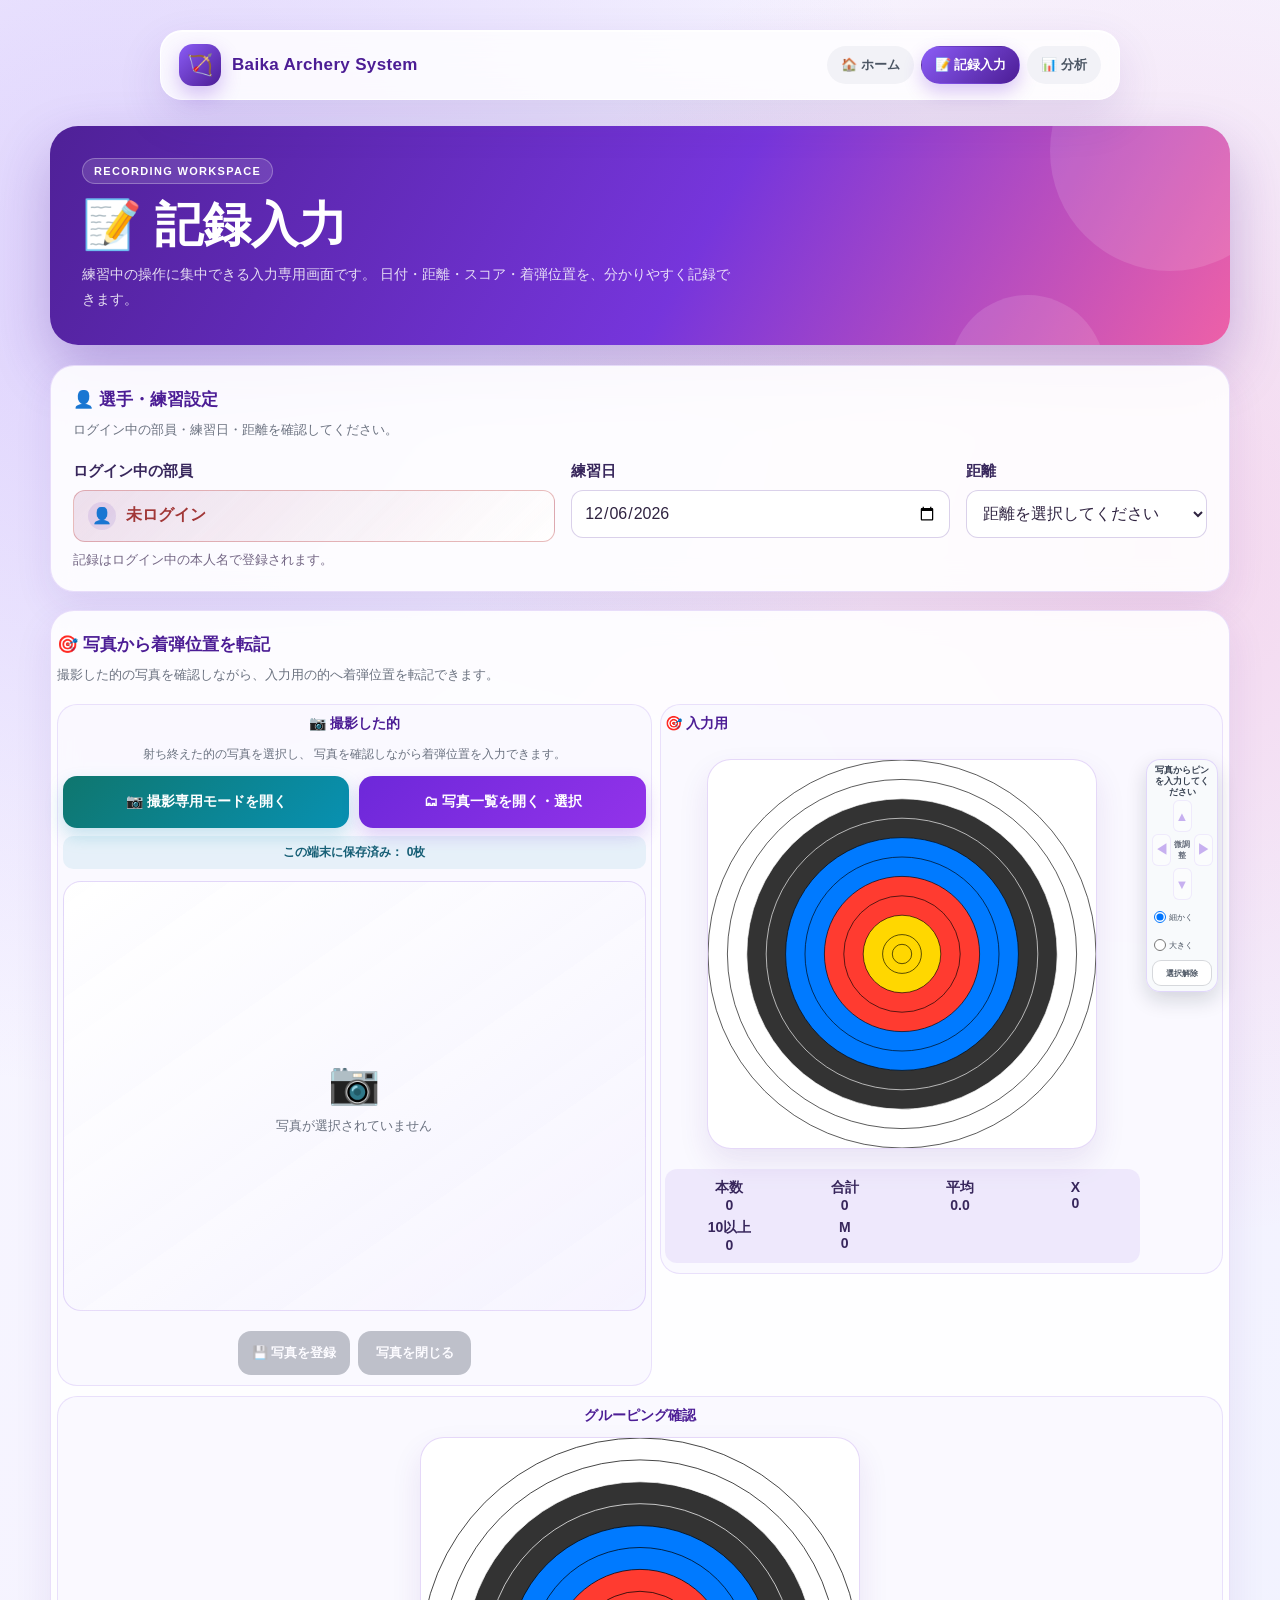
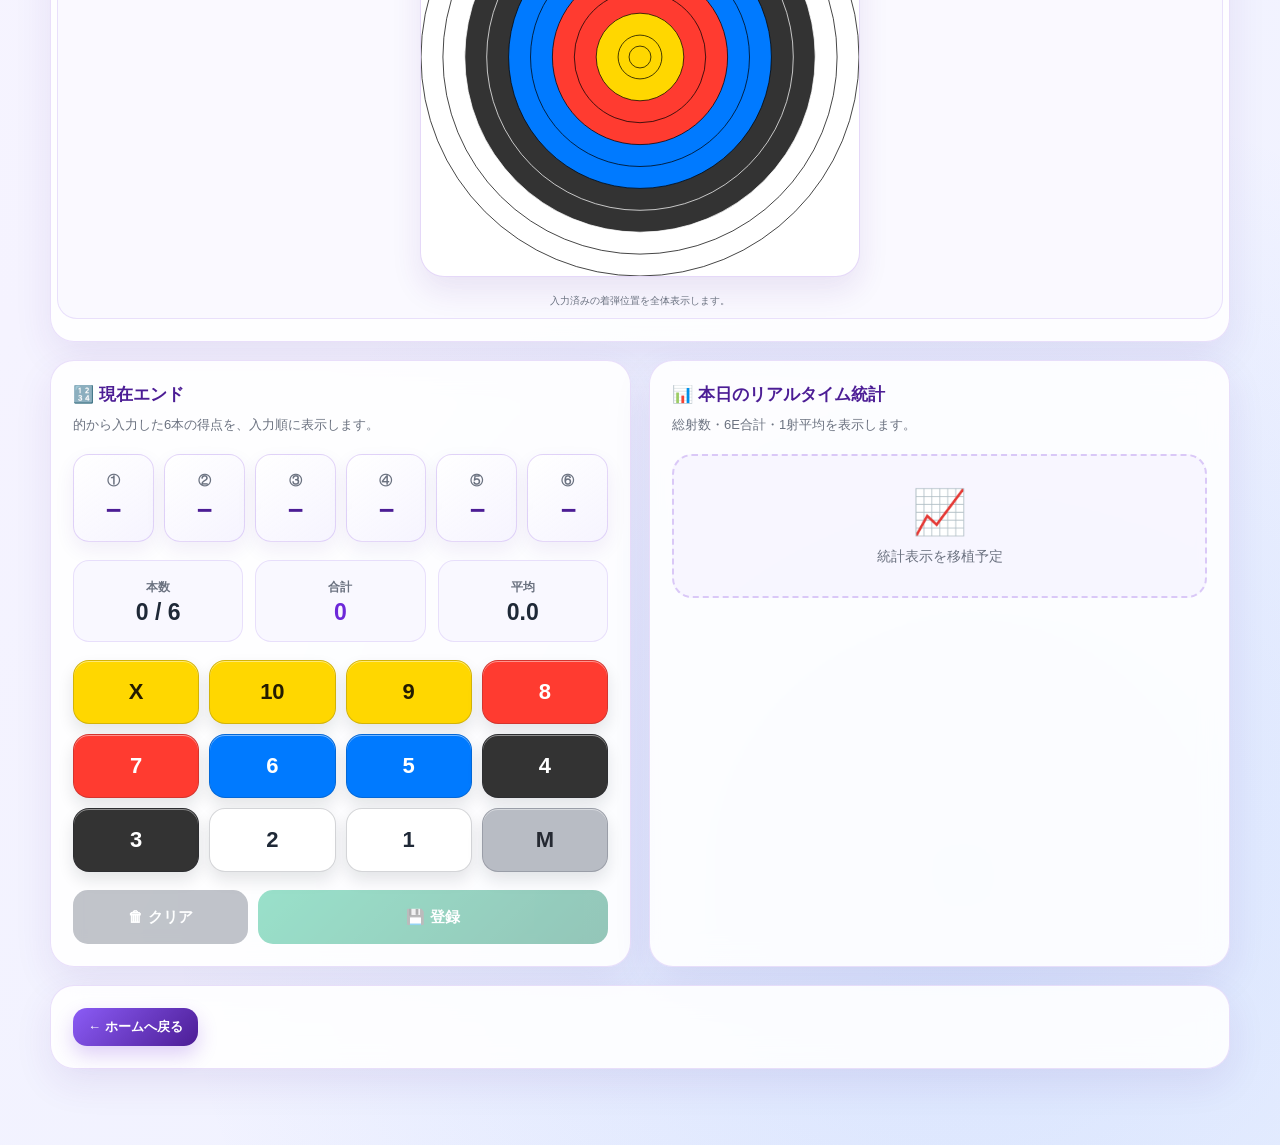
==== commit b3ebf8a7: "Ver4 Step65 スマホ横向きUI改善と右側操作配置" ====
--- a/input.html
+++ b/input.html
@@ -19,7 +19,7 @@
     <link rel="stylesheet" href="css/v4-step60-8-photo-focus-fix.css?v=608">
     <link rel="stylesheet" href="css/v4-step63-photo-lock.css?v=630">
     <link rel="stylesheet" href="css/v4-step64-pin-adjust.css?v=640">
-    <link rel="stylesheet" href="css/v4-step65-mobile-controls.css?v=653">
+    <link rel="stylesheet" href="css/v4-step65-mobile-controls.css?v=654">
 </head>
 
 <body class="v4-body">
--- a/css/v4-step65-mobile-controls.css
+++ b/css/v4-step65-mobile-controls.css
@@ -102,28 +102,31 @@
     padding-bottom: 64px !important;
 }
 
-/* スマホ横向き：写真－方向操作－入力的を横幅内へ収める */
+/* スマホ横向き：写真的と入力的を同じ上端で固定し、操作を入力的の右へ置く */
 @media (orientation: landscape) and (min-width: 568px) and (max-height: 900px) {
     html.v4-is-landscape-layout .v4-photo-workspace-card {
         overflow: visible !important;
         padding-inline: 6px !important;
     }
     html.v4-is-landscape-layout .v4-target-layout {
-        position: relative !important;
         display: grid !important;
-        grid-template-columns: minmax(0, 1fr) clamp(250px, 36vw, 310px) !important;
-        column-gap: 76px !important;
+        grid-template-columns: minmax(0, 1fr) minmax(320px, 44vw) !important;
+        column-gap: 8px !important;
         row-gap: 10px !important;
         align-items: start !important;
         width: 100% !important;
         max-width: 100% !important;
         overflow: visible !important;
     }
-    html.v4-is-landscape-layout .v4-target-layout > .v4-photo-panel {
-        grid-column: 1;
+    html.v4-is-landscape-layout .v4-target-layout > .v4-photo-panel,
+    html.v4-is-landscape-layout .v4-target-layout > .v4-input-target-panel {
         position: sticky !important;
         top: calc(70px + env(safe-area-inset-top)) !important;
         align-self: start !important;
+        margin-top: 0 !important;
+    }
+    html.v4-is-landscape-layout .v4-target-layout > .v4-photo-panel {
+        grid-column: 1;
         min-width: 0 !important;
         width: 100% !important;
         padding-inline: 5px !important;
@@ -134,17 +137,27 @@
     }
     html.v4-is-landscape-layout .v4-target-layout > .v4-input-target-panel {
         grid-column: 2;
-        position: sticky !important;
-        top: calc(70px + env(safe-area-inset-top)) !important;
-        align-self: start !important;
+        display: grid !important;
+        grid-template-columns: minmax(0, 1fr) 72px !important;
+        grid-template-rows: auto auto auto !important;
+        column-gap: 6px !important;
+        align-items: start !important;
         min-width: 0 !important;
         width: 100% !important;
         padding-inline: 4px !important;
     }
+    html.v4-is-landscape-layout .v4-input-target-panel .v4-target-panel-title {
+        grid-column: 1 / -1;
+        grid-row: 1;
+        min-height: 28px;
+        margin: 0 0 4px !important;
+    }
     html.v4-is-landscape-layout .v4-input-target-panel .v4-target-container {
-        width: 100% !important;
-        min-width: 0 !important;
-        max-width: 310px !important;
+        grid-column: 1;
+        grid-row: 2;
+        width: 100% !important;
+        min-width: 0 !important;
+        max-width: 300px !important;
         margin-inline: auto !important;
     }
     html.v4-is-landscape-layout .v4-input-target-panel #targetSvg {
@@ -153,20 +166,27 @@
         height: auto !important;
         aspect-ratio: 1 / 1 !important;
     }
-
-    /* 方向操作を写真と入力的の間に固定 */
+    html.v4-is-landscape-layout .v4-input-target-panel .v4-target-score-summary {
+        grid-column: 1;
+        grid-row: 3;
+    }
+
+    /* 方向操作は入力的の右側。右手が的やピンを隠さない */
     html.v4-is-landscape-layout #v4PinAdjustPanel {
-        position: absolute !important;
-        top: 34px !important;
-        left: -72px !important;
-        width: 68px !important;
+        grid-column: 2;
+        grid-row: 2 / 4;
+        position: sticky !important;
+        top: calc(104px + env(safe-area-inset-top)) !important;
+        width: 72px !important;
         margin: 0 !important;
-        padding: 4px !important;
+        padding: 5px !important;
         z-index: 30;
+        align-self: start !important;
         box-shadow: 0 8px 20px rgba(15, 23, 42, .16);
     }
     html.v4-is-landscape-layout #v4PinAdjustStatus {
         font-size: 9px;
+        line-height: 1.2;
         margin-bottom: 3px;
     }
     html.v4-is-landscape-layout .v4-pin-adjust-grid {
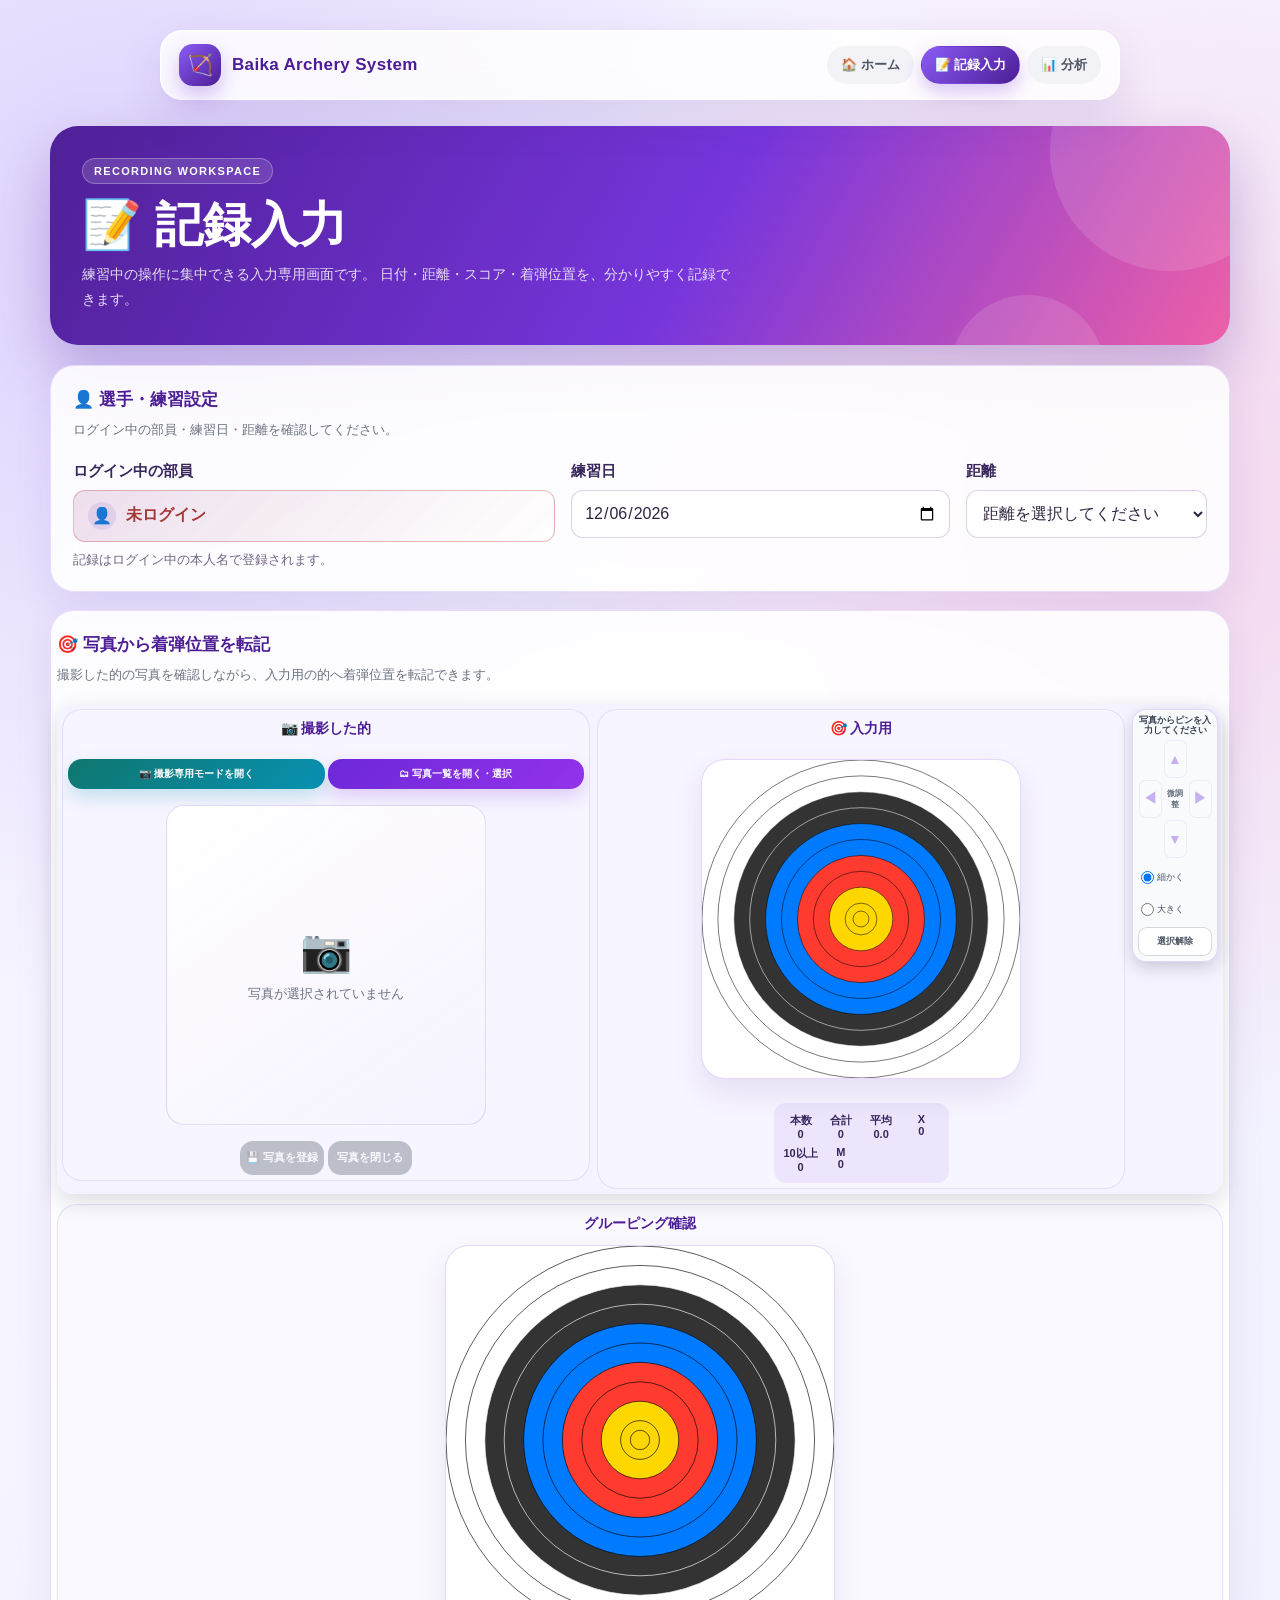
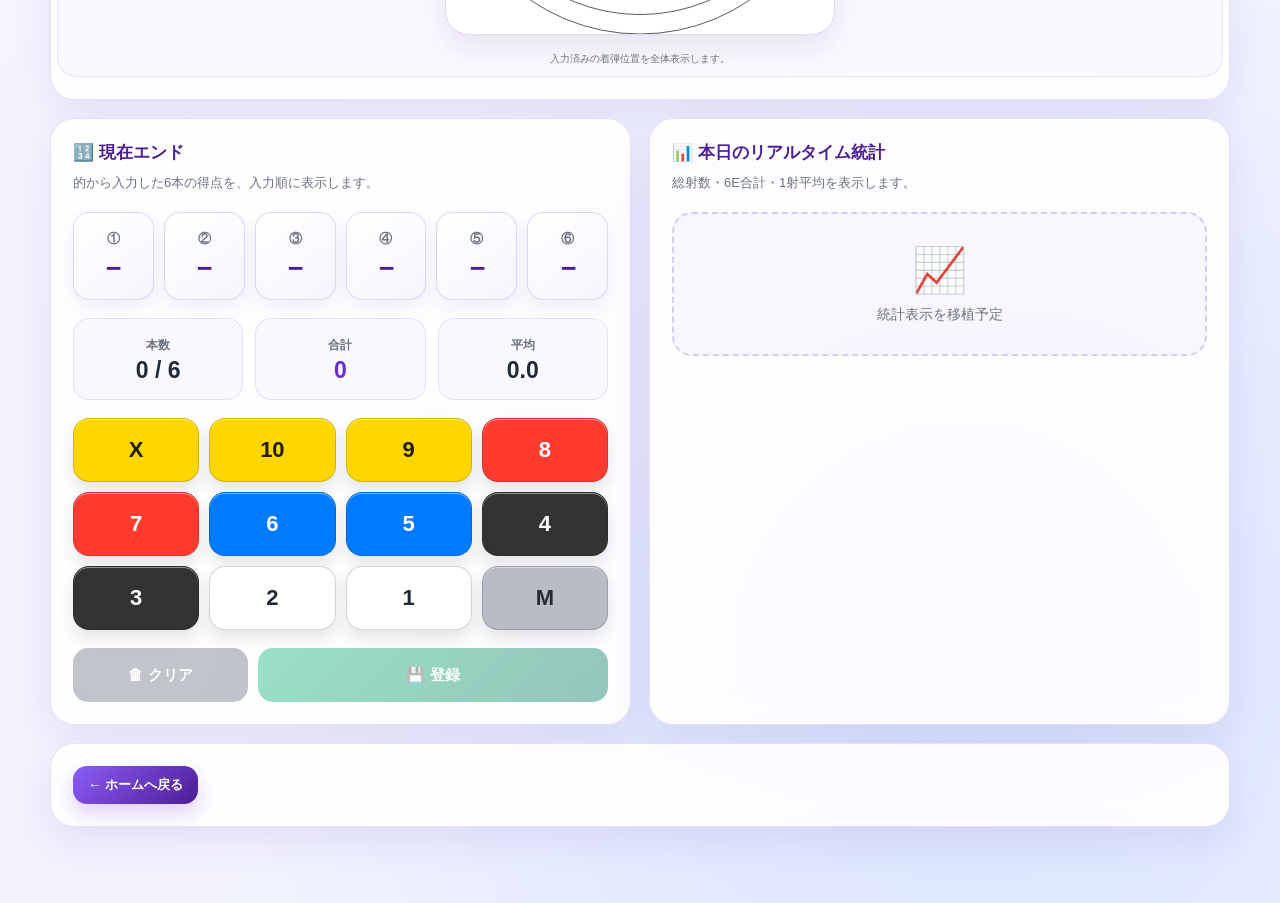
==== commit b8c1b01c: "Ver4 Step66 スマホ横向き固定と右側操作配置" ====
--- a/input.html
+++ b/input.html
@@ -19,7 +19,7 @@
     <link rel="stylesheet" href="css/v4-step60-8-photo-focus-fix.css?v=608">
     <link rel="stylesheet" href="css/v4-step63-photo-lock.css?v=630">
     <link rel="stylesheet" href="css/v4-step64-pin-adjust.css?v=640">
-    <link rel="stylesheet" href="css/v4-step65-mobile-controls.css?v=654">
+    <link rel="stylesheet" href="css/v4-step65-mobile-controls.css?v=660">
 </head>
 
 <body class="v4-body">
@@ -132,103 +132,57 @@
 
 <div class="v4-target-layout">
 
-    <!-- 撮影した的の写真 -->
-<div class="v4-target-panel v4-photo-panel">
-    <div class="v4-target-panel-title">
-        📷 撮影した的
-    </div>
-
-    <button type="button" id="v4PhotoFullscreenClose" class="v4-photo-fullscreen-close" hidden>↩ 左右表示に戻る</button>
-
-    <p class="v4-photo-description">
-        射ち終えた的の写真を選択し、
-        写真を確認しながら着弾位置を入力できます。
-    </p>
-
-    <div class="v4-camera-launch-area">
-        <div class="v4-camera-launch-buttons">
-            <button
-                type="button"
-                id="v4OpenCameraButton"
-                class="v4-camera-launch-button"
-            >
-                📷 撮影専用モードを開く
-            </button>
-
-            <button
-                type="button"
-                id="v4OpenPhotoListButton"
-                class="v4-photo-list-button"
-            >
-                🗂 写真一覧を開く・選択
-            </button>
-        </div>
-
-        <div class="v4-camera-local-status" aria-live="polite">
-            この端末に保存済み：
-            <strong id="v4LocalPhotoCount">0</strong>枚
-        </div>
-    </div>
-
-
-    <input type="file" id="v4TargetPhotoInput" accept="image/*" class="v4-photo-file-input" hidden>
-<div class="v4-photo-interaction-area">
-    <div
-        id="v4TargetPhotoViewer"
-        class="v4-photo-viewer"
-    >
-        <div
-            id="v4TargetPhotoEmpty"
-            class="v4-photo-empty"
-        >
-            <span class="v4-photo-empty-icon">📷</span>
-            <span>写真が選択されていません</span>
-        </div>
-
-        <img
-            id="v4TargetPhotoPreview"
-            class="v4-photo-preview"
-            alt="撮影したアーチェリーの的"
-            draggable="false"
-            hidden
-        >
-    </div>
-</div>
-
-    <div id="v4PhotoQuickActions" class="v4-photo-quick-actions" aria-label="写真入力の修正操作">
-        <button
-            type="button"
-            id="v4TargetPhotoClear"
-            class="v4-photo-clear-button"
-            disabled
-        >
-            写真を閉じる
-        </button>
-    </div>
-</div>
-
-    <!-- 入力用の的 -->
-    <div class="v4-target-panel v4-input-target-panel">
-        <div class="v4-target-panel-title">
-            🎯 入力用
-        </div>
-
-        <div class="v4-target-container">
-            <svg
-                id="targetSvg"
-                viewBox="0 0 300 300"
-                role="img"
-                aria-label="着弾位置入力用の的"
-            ></svg>
-        </div>
-
-        <div
-            id="v4TargetScoreSummary"
-            class="v4-target-score-summary"
-            aria-live="polite"
-        ></div>
-
-        <div id="v4PinAdjustPanel" class="v4-pin-adjust-panel" aria-label="入力的ピンの微調整">
+    <div class="v4-landscape-sticky-stage">
+        <!-- 撮影した的の写真 -->
+        <div class="v4-target-panel v4-photo-panel">
+            <div class="v4-target-panel-title">📷 撮影した的</div>
+
+            <button type="button" id="v4PhotoFullscreenClose" class="v4-photo-fullscreen-close" hidden>↩ 左右表示に戻る</button>
+
+            <p class="v4-photo-description">
+                射ち終えた的の写真を選択し、写真を確認しながら着弾位置を入力できます。
+            </p>
+
+            <div class="v4-camera-launch-area">
+                <div class="v4-camera-launch-buttons">
+                    <button type="button" id="v4OpenCameraButton" class="v4-camera-launch-button">📷 撮影専用モードを開く</button>
+                    <button type="button" id="v4OpenPhotoListButton" class="v4-photo-list-button">🗂 写真一覧を開く・選択</button>
+                </div>
+                <div class="v4-camera-local-status" aria-live="polite">
+                    この端末に保存済み：<strong id="v4LocalPhotoCount">0</strong>枚
+                </div>
+            </div>
+
+            <input type="file" id="v4TargetPhotoInput" accept="image/*" class="v4-photo-file-input" hidden>
+
+            <div class="v4-photo-interaction-area">
+                <div id="v4TargetPhotoViewer" class="v4-photo-viewer">
+                    <div id="v4TargetPhotoEmpty" class="v4-photo-empty">
+                        <span class="v4-photo-empty-icon">📷</span>
+                        <span>写真が選択されていません</span>
+                    </div>
+                    <img id="v4TargetPhotoPreview" class="v4-photo-preview" alt="撮影したアーチェリーの的" draggable="false" hidden>
+                </div>
+            </div>
+
+            <div id="v4PhotoQuickActions" class="v4-photo-quick-actions" aria-label="写真入力の修正操作">
+                <button type="button" id="v4TargetPhotoClear" class="v4-photo-clear-button" disabled>写真を閉じる</button>
+            </div>
+        </div>
+
+        <!-- 入力用の的 -->
+        <div class="v4-target-panel v4-input-target-panel">
+            <div class="v4-target-panel-title">🎯 入力用</div>
+
+            <div class="v4-target-container">
+                <svg id="targetSvg" viewBox="0 0 300 300" role="img" aria-label="着弾位置入力用の的"></svg>
+            </div>
+
+            <div id="v4TargetScoreSummary" class="v4-target-score-summary" aria-live="polite"></div>
+        </div>
+
+        <!-- 入力的の右側に独立配置するピン調整ボタン -->
+        <div id="v4PinAdjustPanel" class="v4-pin-adjust-panel v4-pin-adjust-panel-right" aria-label="入力的ピンの微調整">
             <div id="v4PinAdjustStatus" class="v4-pin-adjust-status" aria-live="polite">
                 調整するピンを入力的で選択してください
             </div>
@@ -250,23 +204,12 @@
     </div>
 
     <!-- グルーピング確認用の的 -->
-    <div class="v4-target-panel">
-        <div class="v4-target-panel-title">
-            グルーピング確認
-        </div>
-
+    <div class="v4-target-panel v4-grouping-panel">
+        <div class="v4-target-panel-title">グルーピング確認</div>
         <div class="v4-target-container v4-grouping-container">
-            <svg
-                id="groupingTargetSvg"
-                viewBox="0 0 300 300"
-                role="img"
-                aria-label="グルーピング確認用の的"
-            ></svg>
-        </div>
-
-        <p class="v4-grouping-note">
-            入力済みの着弾位置を全体表示します。
-        </p>
+            <svg id="groupingTargetSvg" viewBox="0 0 300 300" role="img" aria-label="グルーピング確認用の的"></svg>
+        </div>
+        <p class="v4-grouping-note">入力済みの着弾位置を全体表示します。</p>
     </div>
 
 </div>
--- a/css/v4-step65-mobile-controls.css
+++ b/css/v4-step65-mobile-controls.css
@@ -1,20 +1,21 @@
 /*
- * Baika Archery System Ver4 - Step65 final adjustment
- * スマホ横向き優先：写真・方向操作・入力的を画面内へ収める
+ * Baika Archery System Ver4 - Step66
+ * スマホ横向き：写真的と入力的を同じ高さでヘッダー直下に固定し、
+ * ピン調整ボタンを入力的の右側へ独立配置する。
  */
 
 .v4-pin-select-buttons { display: none !important; }
 
-/* 写真右側のズーム・回転操作列は使わない */
-.v4-photo-interaction-area {
-    display: block !important;
-}
-.v4-photo-interaction-area .v4-photo-controls {
-    display: none !important;
-}
+.v4-photo-interaction-area { display: block !important; }
+.v4-photo-interaction-area .v4-photo-controls { display: none !important; }
 .v4-photo-interaction-area #v4TargetPhotoViewer {
     width: 100% !important;
     min-width: 0 !important;
+}
+
+/* 通常向きでは従来どおり縦並び */
+.v4-landscape-sticky-stage {
+    display: contents;
 }
 
 .v4-pin-adjust-panel {
@@ -50,7 +51,7 @@
 .v4-pin-adjust-options label,
 .v4-pin-adjust-done { min-height: 36px; }
 
-/* 通常画面：写真を登録＋写真を閉じる。戻すボタンは600%画面だけ */
+/* 通常画面：写真を登録＋写真を閉じる */
 #v4TargetPhotoClear {
     display: flex !important;
     align-items: center;
@@ -61,10 +62,9 @@
     display: none !important;
 }
 
-/* 600%ピン打ち画面：最後のピンを戻すを画面下部へ常時表示 */
-html.v4-photo-focus-mode body > .v4-photo-panel > #v4PhotoQuickActions,
-body.v4-photo-focus-mode > .v4-photo-panel > #v4PhotoQuickActions,
-html.v4-photo-focus-mode .v4-photo-panel > #v4PhotoQuickActions {
+/* 600%写真ピン打ち画面：最後のピンを戻すだけを画面下部へ固定 */
+html.v4-photo-focus-mode .v4-photo-panel > #v4PhotoQuickActions,
+body.v4-photo-focus-mode .v4-photo-panel > #v4PhotoQuickActions {
     display: grid !important;
     visibility: visible !important;
     opacity: 1 !important;
@@ -98,133 +98,175 @@
 body.v4-photo-focus-mode #v4TargetPhotoClear {
     display: none !important;
 }
-body.v4-photo-focus-mode > .v4-photo-panel .v4-photo-viewer {
-    padding-bottom: 64px !important;
-}
-
-/* スマホ横向き：写真的と入力的を同じ上端で固定し、操作を入力的の右へ置く */
+
+/* スマホ横向き専用 */
 @media (orientation: landscape) and (min-width: 568px) and (max-height: 900px) {
+    html.v4-is-landscape-layout {
+        --v4-step66-sticky-top: calc(64px + env(safe-area-inset-top));
+        --v4-step66-target-size: clamp(210px, calc(100svh - 142px), 320px);
+    }
+
     html.v4-is-landscape-layout .v4-photo-workspace-card {
         overflow: visible !important;
         padding-inline: 6px !important;
     }
+
     html.v4-is-landscape-layout .v4-target-layout {
-        display: grid !important;
-        grid-template-columns: minmax(0, 1fr) minmax(320px, 44vw) !important;
-        column-gap: 8px !important;
-        row-gap: 10px !important;
-        align-items: start !important;
+        display: block !important;
         width: 100% !important;
         max-width: 100% !important;
         overflow: visible !important;
     }
-    html.v4-is-landscape-layout .v4-target-layout > .v4-photo-panel,
-    html.v4-is-landscape-layout .v4-target-layout > .v4-input-target-panel {
+
+    /* 3つを1つの固定行として扱うため、上端が必ず揃う */
+    html.v4-is-landscape-layout .v4-landscape-sticky-stage {
         position: sticky !important;
-        top: calc(70px + env(safe-area-inset-top)) !important;
+        top: var(--v4-step66-sticky-top) !important;
+        z-index: 80 !important;
+        display: grid !important;
+        grid-template-columns:
+            minmax(0, 1fr)
+            minmax(0, 1fr)
+            86px !important;
+        gap: 7px !important;
+        align-items: start !important;
+        width: 100% !important;
+        padding: 5px !important;
+        box-sizing: border-box !important;
+        border-radius: 16px !important;
+        background: rgba(245, 243, 255, .97) !important;
+        box-shadow: 0 8px 22px rgba(15, 23, 42, .14) !important;
+        backdrop-filter: blur(8px);
+    }
+
+    html.v4-is-landscape-layout .v4-landscape-sticky-stage > .v4-target-panel {
+        position: relative !important;
+        top: auto !important;
         align-self: start !important;
-        margin-top: 0 !important;
-    }
-    html.v4-is-landscape-layout .v4-target-layout > .v4-photo-panel {
-        grid-column: 1;
+        width: 100% !important;
         min-width: 0 !important;
-        width: 100% !important;
-        padding-inline: 5px !important;
-    }
-    html.v4-is-landscape-layout .v4-photo-interaction-area #v4TargetPhotoViewer {
-        width: 100% !important;
-        min-width: 0 !important;
-    }
-    html.v4-is-landscape-layout .v4-target-layout > .v4-input-target-panel {
-        grid-column: 2;
+        margin: 0 !important;
+        padding: 5px !important;
+        box-sizing: border-box !important;
+        overflow: hidden !important;
+    }
+
+    /* 両方のタイトルを同じ高さにする */
+    html.v4-is-landscape-layout .v4-landscape-sticky-stage .v4-target-panel-title {
+        display: flex !important;
+        align-items: center !important;
+        min-height: 28px !important;
+        margin: 0 0 4px !important;
+        line-height: 1.1 !important;
+    }
+
+    /* 横向き時は補足説明を畳み、的の表示面積を優先 */
+    html.v4-is-landscape-layout .v4-photo-description,
+    html.v4-is-landscape-layout .v4-camera-local-status {
+        display: none !important;
+    }
+    html.v4-is-landscape-layout .v4-camera-launch-area {
+        margin: 0 0 4px !important;
+    }
+    html.v4-is-landscape-layout .v4-camera-launch-buttons {
         display: grid !important;
-        grid-template-columns: minmax(0, 1fr) 72px !important;
-        grid-template-rows: auto auto auto !important;
-        column-gap: 6px !important;
-        align-items: start !important;
-        min-width: 0 !important;
-        width: 100% !important;
-        padding-inline: 4px !important;
-    }
-    html.v4-is-landscape-layout .v4-input-target-panel .v4-target-panel-title {
-        grid-column: 1 / -1;
-        grid-row: 1;
-        min-height: 28px;
-        margin: 0 0 4px !important;
-    }
+        grid-template-columns: 1fr 1fr !important;
+        gap: 3px !important;
+    }
+    html.v4-is-landscape-layout .v4-camera-launch-buttons button {
+        min-height: 30px !important;
+        padding: 3px 5px !important;
+        font-size: 10px !important;
+        line-height: 1.1 !important;
+    }
+
+    /* 写真的と入力的の表示枠を完全に同じ高さへ */
+    html.v4-is-landscape-layout #v4TargetPhotoViewer,
     html.v4-is-landscape-layout .v4-input-target-panel .v4-target-container {
-        grid-column: 1;
-        grid-row: 2;
-        width: 100% !important;
-        min-width: 0 !important;
-        max-width: 300px !important;
+        width: min(100%, var(--v4-step66-target-size)) !important;
+        height: var(--v4-step66-target-size) !important;
+        min-height: 0 !important;
+        max-height: var(--v4-step66-target-size) !important;
         margin-inline: auto !important;
+        aspect-ratio: 1 / 1 !important;
+        box-sizing: border-box !important;
     }
     html.v4-is-landscape-layout .v4-input-target-panel #targetSvg {
         display: block !important;
         width: 100% !important;
-        height: auto !important;
-        aspect-ratio: 1 / 1 !important;
-    }
-    html.v4-is-landscape-layout .v4-input-target-panel .v4-target-score-summary {
-        grid-column: 1;
-        grid-row: 3;
-    }
-
-    /* 方向操作は入力的の右側。右手が的やピンを隠さない */
-    html.v4-is-landscape-layout #v4PinAdjustPanel {
-        grid-column: 2;
-        grid-row: 2 / 4;
-        position: sticky !important;
-        top: calc(104px + env(safe-area-inset-top)) !important;
-        width: 72px !important;
+        height: 100% !important;
+    }
+
+    html.v4-is-landscape-layout .v4-photo-quick-actions {
+        margin-top: 4px !important;
+        gap: 4px !important;
+    }
+    html.v4-is-landscape-layout .v4-photo-quick-actions button {
+        min-height: 34px !important;
+        padding: 4px 6px !important;
+        font-size: 11px !important;
+    }
+    html.v4-is-landscape-layout .v4-target-score-summary {
+        min-height: 34px !important;
+        margin-top: 4px !important;
+        font-size: 11px !important;
+    }
+
+    /* HTML上でも入力的の外、右側の第3列に配置 */
+    html.v4-is-landscape-layout #v4PinAdjustPanel.v4-pin-adjust-panel-right {
+        position: relative !important;
+        top: auto !important;
+        align-self: start !important;
+        width: 86px !important;
+        min-width: 86px !important;
         margin: 0 !important;
         padding: 5px !important;
-        z-index: 30;
-        align-self: start !important;
-        box-shadow: 0 8px 20px rgba(15, 23, 42, .16);
+        box-sizing: border-box !important;
+        z-index: 90 !important;
+        box-shadow: 0 6px 16px rgba(15, 23, 42, .18) !important;
     }
     html.v4-is-landscape-layout #v4PinAdjustStatus {
-        font-size: 9px;
-        line-height: 1.2;
-        margin-bottom: 3px;
+        font-size: 9px !important;
+        line-height: 1.15 !important;
+        margin-bottom: 4px !important;
     }
     html.v4-is-landscape-layout .v4-pin-adjust-grid {
-        grid-template-columns: repeat(3, 19px);
-        grid-template-rows: repeat(3, 32px);
-        gap: 2px;
+        grid-template-columns: repeat(3, 23px) !important;
+        grid-template-rows: repeat(3, 38px) !important;
+        gap: 2px !important;
+        justify-content: center !important;
     }
     html.v4-is-landscape-layout .v4-pin-nudge {
-        width: 19px;
-        height: 32px;
-        min-width: 0;
-        padding: 0;
-        font-size: 13px;
-        border-radius: 6px;
-    }
-    html.v4-is-landscape-layout .v4-pin-adjust-center { font-size: 8px; }
+        width: 23px !important;
+        height: 38px !important;
+        min-width: 0 !important;
+        padding: 0 !important;
+        font-size: 14px !important;
+        border-radius: 7px !important;
+    }
+    html.v4-is-landscape-layout .v4-pin-adjust-center {
+        font-size: 8px !important;
+    }
     html.v4-is-landscape-layout .v4-pin-adjust-options {
-        display: grid;
-        grid-template-columns: 1fr;
-        gap: 2px;
-        margin-top: 4px;
-        font-size: 9px;
+        display: grid !important;
+        grid-template-columns: 1fr !important;
+        gap: 3px !important;
+        margin-top: 5px !important;
+        font-size: 9px !important;
     }
     html.v4-is-landscape-layout .v4-pin-adjust-options label,
     html.v4-is-landscape-layout .v4-pin-adjust-done {
-        min-height: 26px;
-        padding: 2px;
-        font-size: 8px;
-    }
-    html.v4-is-landscape-layout .v4-pin-adjust-options input {
-        width: 12px;
-        height: 12px;
-    }
-    html.v4-is-landscape-layout .v4-target-layout > .v4-target-panel:nth-child(3) {
-        grid-column: 1 / -1;
+        min-height: 29px !important;
+        padding: 3px !important;
+        font-size: 9px !important;
+    }
+
+    html.v4-is-landscape-layout .v4-grouping-panel {
+        margin-top: 10px !important;
     }
 }
 
 @media (max-width: 567px), (orientation: portrait) {
+    .v4-landscape-sticky-stage { display: contents; }
     .v4-pin-adjust-panel { position: static; bottom: auto; }
 }
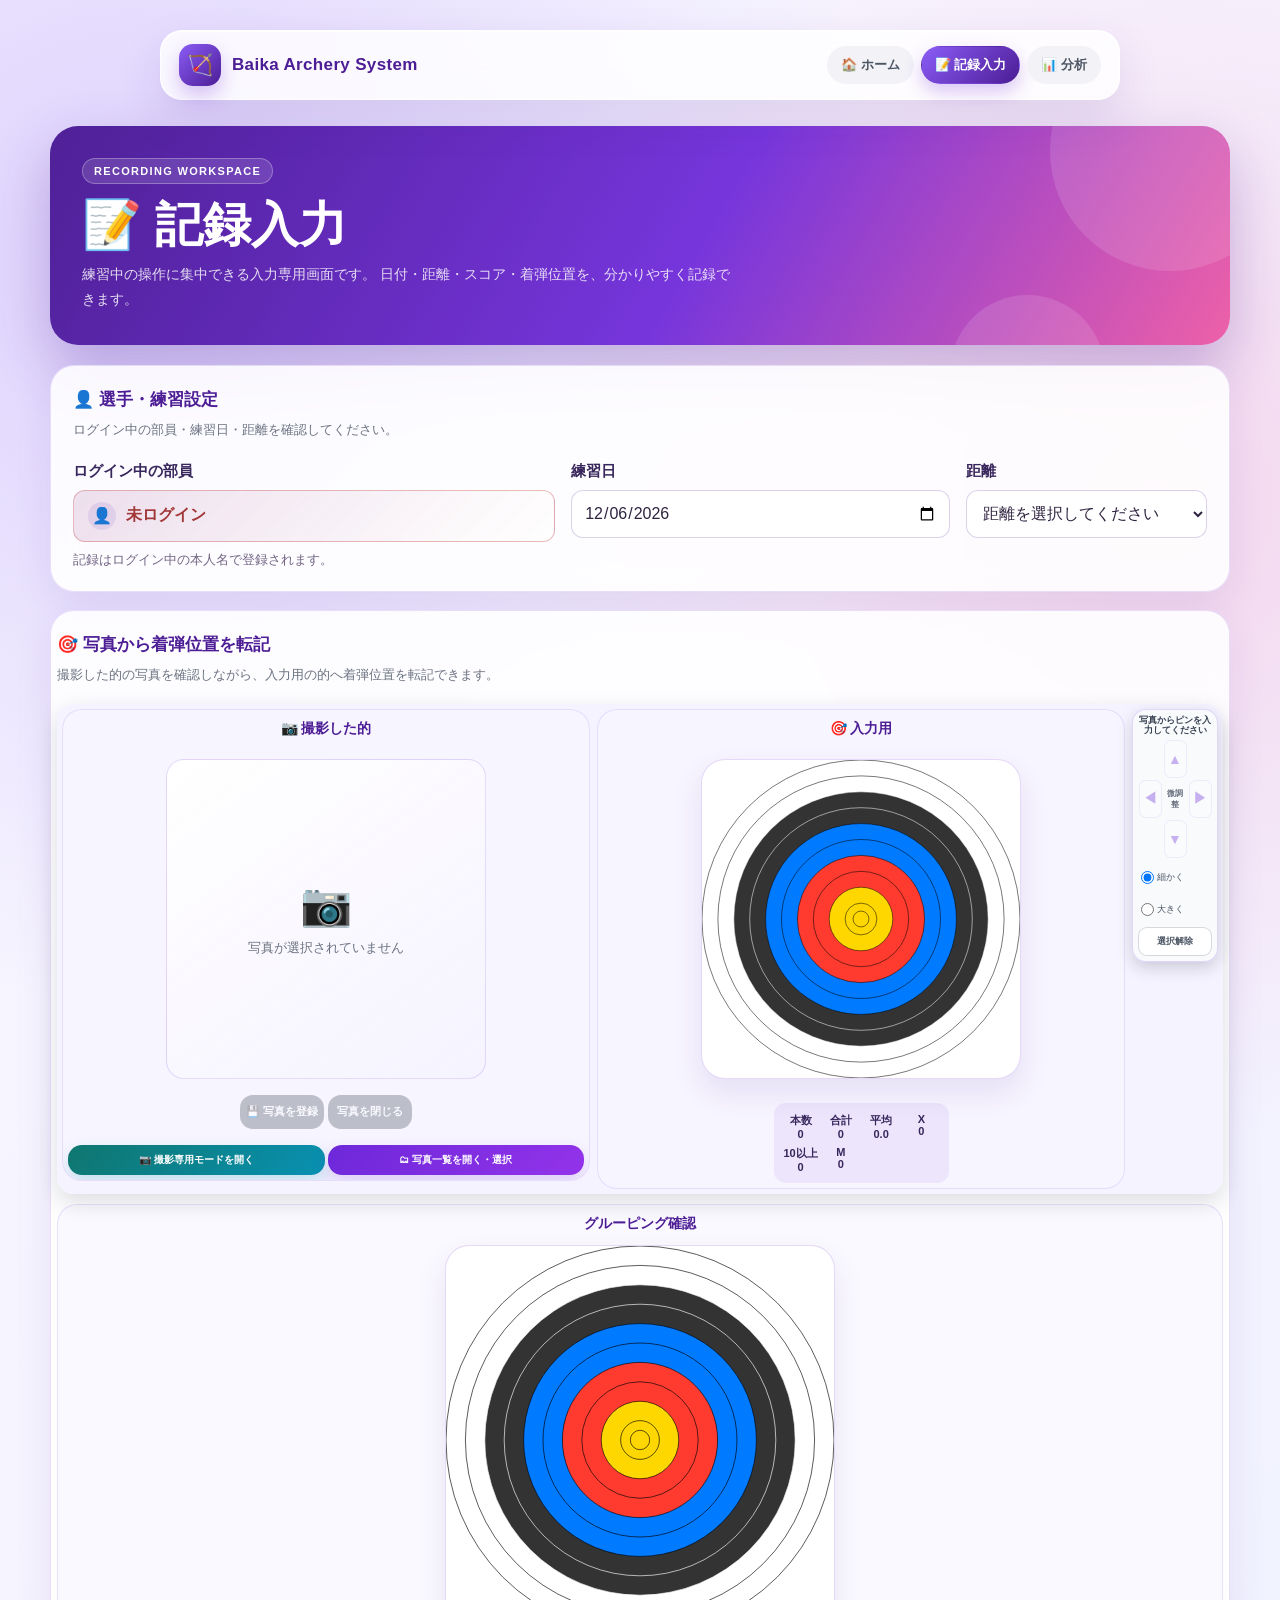
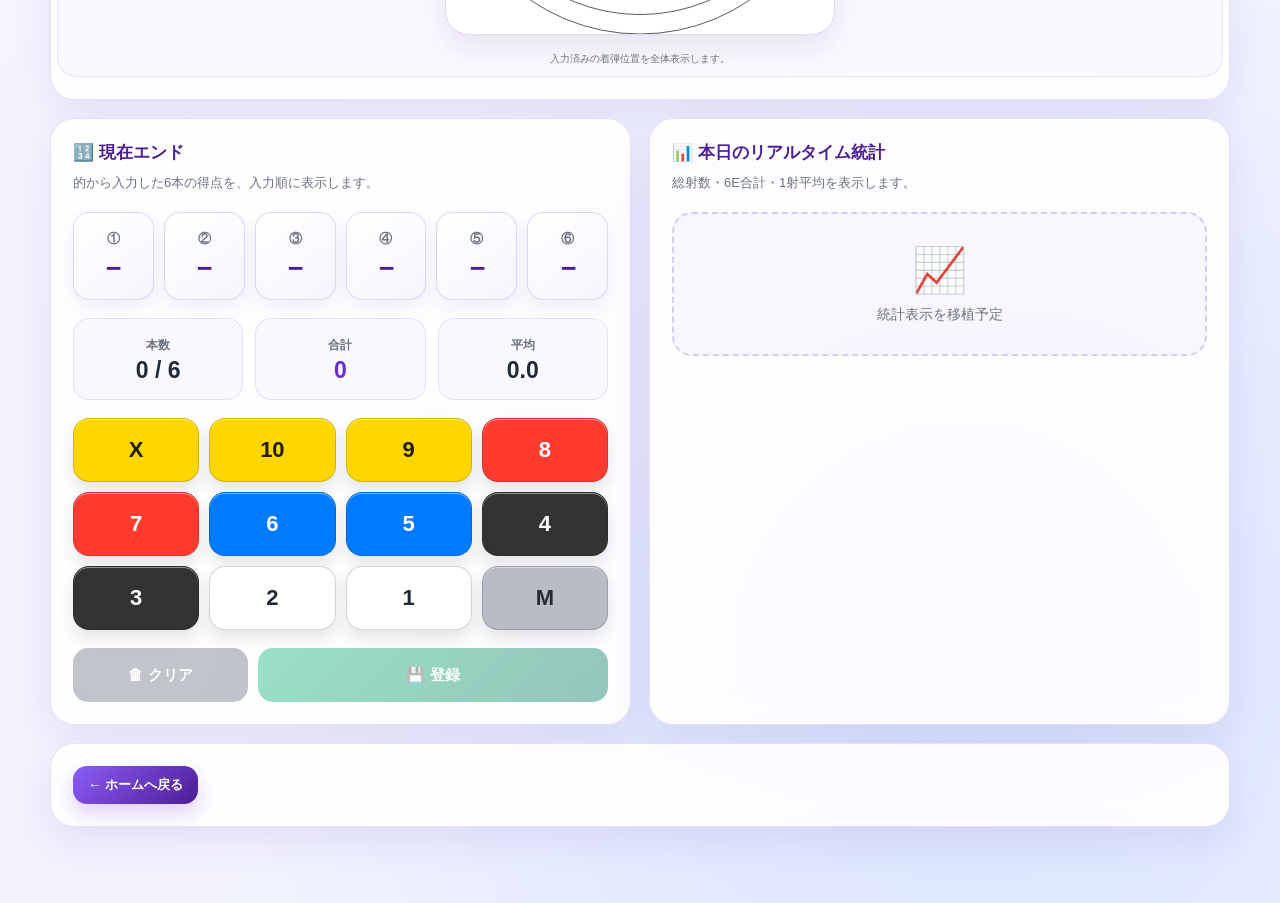
==== commit 8f9f8dca: "Ver4 Step66.1 横向きレイアウト高さ統一" ====
--- a/input.html
+++ b/input.html
@@ -19,7 +19,7 @@
     <link rel="stylesheet" href="css/v4-step60-8-photo-focus-fix.css?v=608">
     <link rel="stylesheet" href="css/v4-step63-photo-lock.css?v=630">
     <link rel="stylesheet" href="css/v4-step64-pin-adjust.css?v=640">
-    <link rel="stylesheet" href="css/v4-step65-mobile-controls.css?v=660">
+    <link rel="stylesheet" href="css/v4-step65-mobile-controls.css?v=661">
 </head>
 
 <body class="v4-body">
@@ -143,16 +143,6 @@
                 射ち終えた的の写真を選択し、写真を確認しながら着弾位置を入力できます。
             </p>
 
-            <div class="v4-camera-launch-area">
-                <div class="v4-camera-launch-buttons">
-                    <button type="button" id="v4OpenCameraButton" class="v4-camera-launch-button">📷 撮影専用モードを開く</button>
-                    <button type="button" id="v4OpenPhotoListButton" class="v4-photo-list-button">🗂 写真一覧を開く・選択</button>
-                </div>
-                <div class="v4-camera-local-status" aria-live="polite">
-                    この端末に保存済み：<strong id="v4LocalPhotoCount">0</strong>枚
-                </div>
-            </div>
-
             <input type="file" id="v4TargetPhotoInput" accept="image/*" class="v4-photo-file-input" hidden>
 
             <div class="v4-photo-interaction-area">
@@ -167,6 +157,16 @@
 
             <div id="v4PhotoQuickActions" class="v4-photo-quick-actions" aria-label="写真入力の修正操作">
                 <button type="button" id="v4TargetPhotoClear" class="v4-photo-clear-button" disabled>写真を閉じる</button>
+            </div>
+
+            <div class="v4-camera-launch-area v4-camera-launch-area-bottom">
+                <div class="v4-camera-launch-buttons">
+                    <button type="button" id="v4OpenCameraButton" class="v4-camera-launch-button">📷 撮影専用モードを開く</button>
+                    <button type="button" id="v4OpenPhotoListButton" class="v4-photo-list-button">🗂 写真一覧を開く・選択</button>
+                </div>
+                <div class="v4-camera-local-status" aria-live="polite">
+                    この端末に保存済み：<strong id="v4LocalPhotoCount">0</strong>枚
+                </div>
             </div>
         </div>
 
--- a/css/v4-step65-mobile-controls.css
+++ b/css/v4-step65-mobile-controls.css
@@ -270,3 +270,36 @@
     .v4-landscape-sticky-stage { display: contents; }
     .v4-pin-adjust-panel { position: static; bottom: auto; }
 }
+
+/* Step66.1: 写真的上部の起動ボタンを下へ移し、3列の上端を統一 */
+.v4-camera-launch-area-bottom {
+    margin-top: 6px;
+}
+
+@media (orientation: landscape) and (min-width: 568px) and (max-height: 900px) {
+    html.v4-is-landscape-layout .v4-photo-panel .v4-photo-description {
+        display: none !important;
+    }
+
+    html.v4-is-landscape-layout .v4-camera-launch-area-bottom {
+        order: 20;
+        margin: 4px 0 0 !important;
+    }
+
+    html.v4-is-landscape-layout .v4-photo-panel {
+        display: flex !important;
+        flex-direction: column !important;
+    }
+
+    html.v4-is-landscape-layout .v4-photo-panel .v4-photo-interaction-area {
+        order: 10;
+    }
+
+    html.v4-is-landscape-layout .v4-photo-panel .v4-photo-quick-actions {
+        order: 15;
+    }
+
+    html.v4-is-landscape-layout .v4-camera-launch-buttons {
+        grid-template-columns: 1fr 1fr !important;
+    }
+}
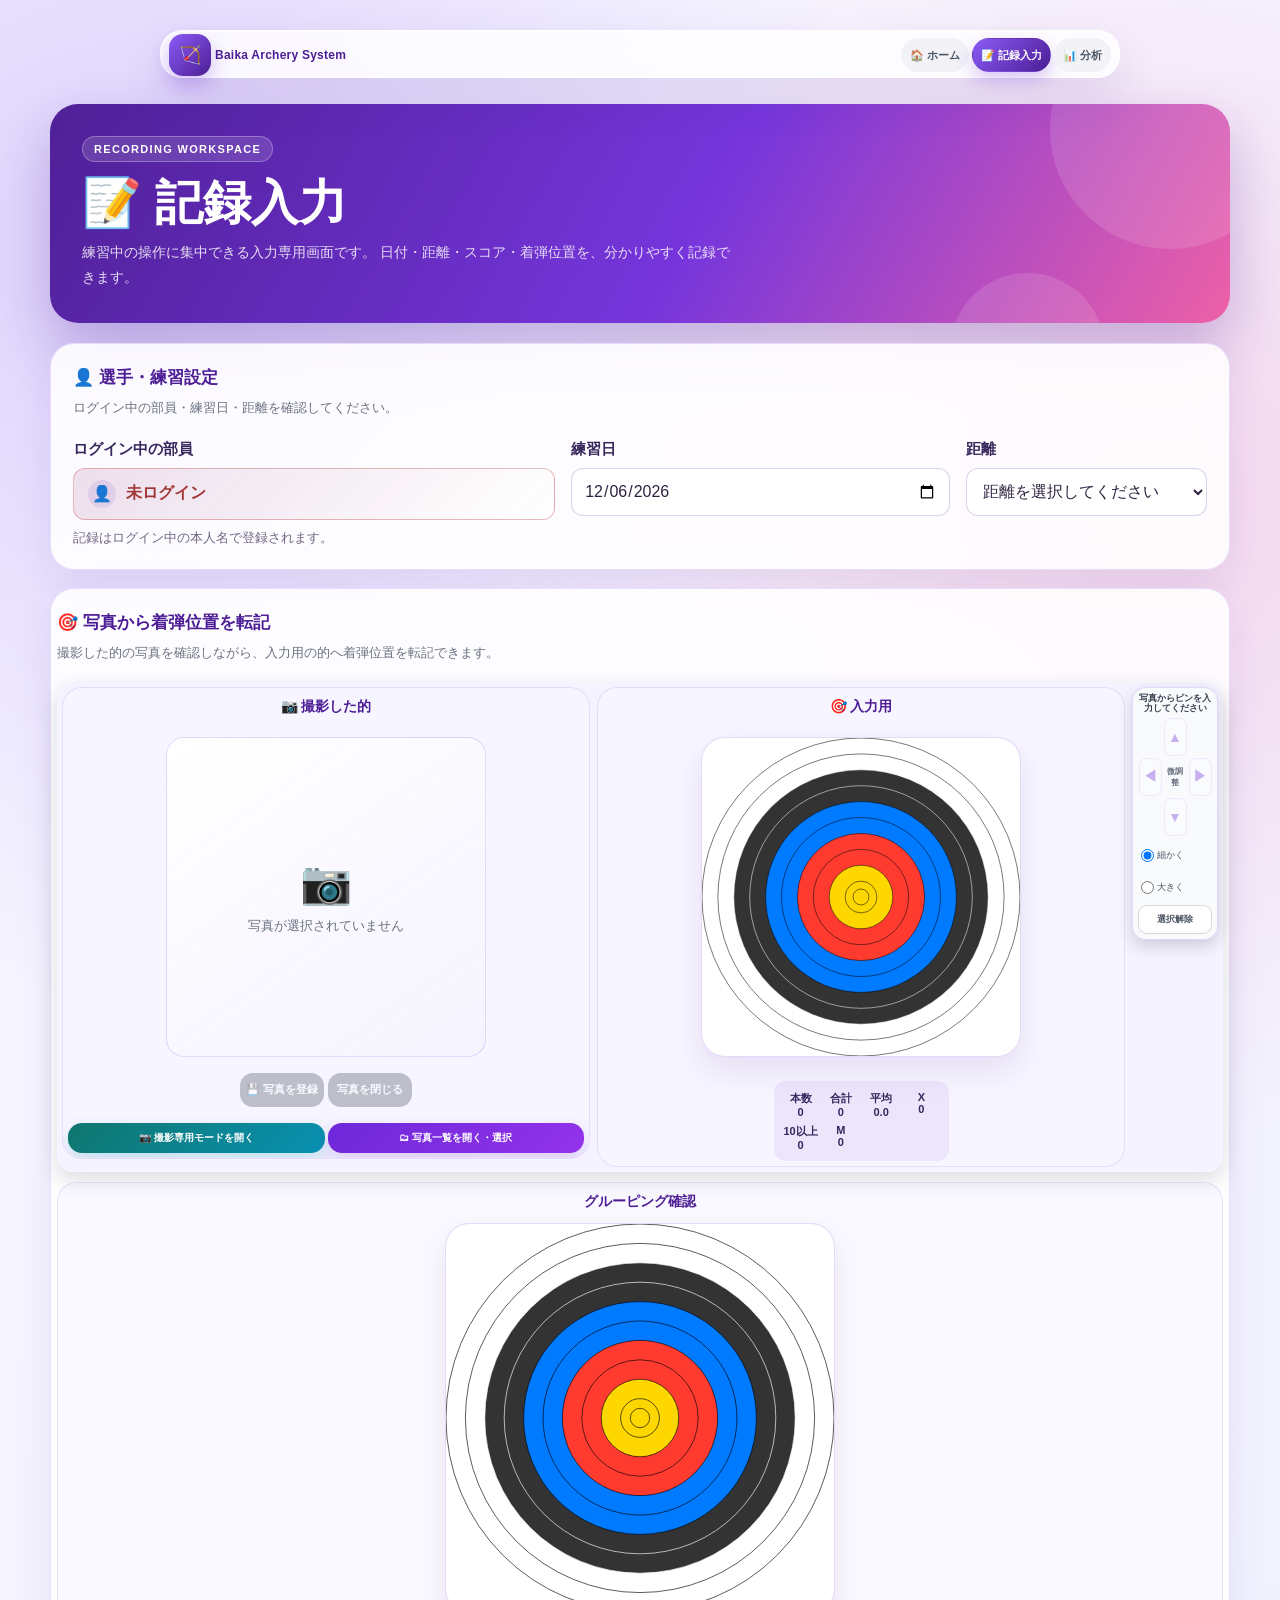
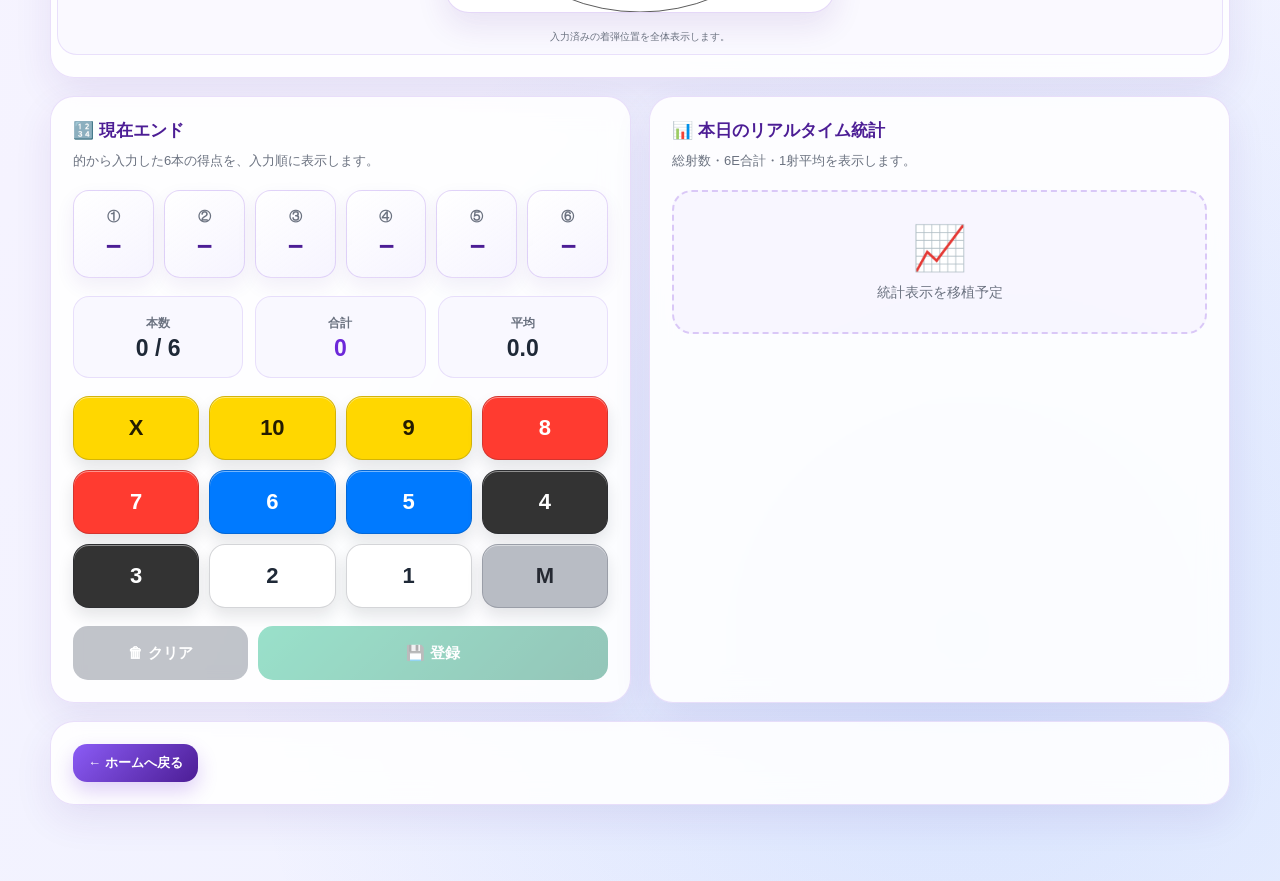
==== commit 334032cd: "Ver4 Step66.2 横向きヘッダーと固定レイアウト調整" ====
--- a/input.html
+++ b/input.html
@@ -19,7 +19,7 @@
     <link rel="stylesheet" href="css/v4-step60-8-photo-focus-fix.css?v=608">
     <link rel="stylesheet" href="css/v4-step63-photo-lock.css?v=630">
     <link rel="stylesheet" href="css/v4-step64-pin-adjust.css?v=640">
-    <link rel="stylesheet" href="css/v4-step65-mobile-controls.css?v=661">
+    <link rel="stylesheet" href="css/v4-step65-mobile-controls.css?v=662">
 </head>
 
 <body class="v4-body">
--- a/css/v4-step65-mobile-controls.css
+++ b/css/v4-step65-mobile-controls.css
@@ -303,3 +303,83 @@
         grid-template-columns: 1fr 1fr !important;
     }
 }
+
+
+/* Step66.2: 横向きヘッダーを薄くし、固定3列の外枠を直下で止める */
+@media (orientation: landscape) and (min-width: 568px) and (max-height: 900px) {
+    html.v4-is-landscape-layout {
+        --v4-step66-header-height: 48px;
+        --v4-step66-sticky-gap: 2px;
+        --v4-step66-sticky-top: calc(
+            var(--v4-step66-header-height) +
+            env(safe-area-inset-top) +
+            var(--v4-step66-sticky-gap)
+        );
+        scroll-padding-top: var(--v4-step66-sticky-top);
+    }
+
+    html.v4-is-landscape-layout .v4-header {
+        position: sticky !important;
+        top: 0 !important;
+        z-index: 200 !important;
+        min-height: var(--v4-step66-header-height) !important;
+        height: var(--v4-step66-header-height) !important;
+        padding: 3px 8px !important;
+        box-sizing: border-box !important;
+        align-items: center !important;
+        gap: 6px !important;
+    }
+
+    html.v4-is-landscape-layout .v4-brand {
+        min-width: 0 !important;
+        gap: 4px !important;
+        font-size: 12px !important;
+        line-height: 1 !important;
+        white-space: nowrap !important;
+    }
+
+    html.v4-is-landscape-layout .v4-brand-icon {
+        font-size: 18px !important;
+        line-height: 1 !important;
+    }
+
+    html.v4-is-landscape-layout .v4-nav {
+        gap: 3px !important;
+        margin: 0 !important;
+        align-items: center !important;
+    }
+
+    html.v4-is-landscape-layout .v4-nav a {
+        min-height: 34px !important;
+        padding: 5px 8px !important;
+        font-size: 11px !important;
+        line-height: 1 !important;
+        display: inline-flex !important;
+        align-items: center !important;
+        justify-content: center !important;
+        box-sizing: border-box !important;
+    }
+
+    html.v4-is-landscape-layout .v4-landscape-sticky-stage {
+        top: var(--v4-step66-sticky-top) !important;
+        padding-top: 5px !important;
+        overflow: visible !important;
+    }
+
+    /* 3列すべての外枠上端を固定行の先頭へ揃える */
+    html.v4-is-landscape-layout .v4-landscape-sticky-stage > .v4-photo-panel,
+    html.v4-is-landscape-layout .v4-landscape-sticky-stage > .v4-input-target-panel,
+    html.v4-is-landscape-layout .v4-landscape-sticky-stage > #v4PinAdjustPanel {
+        align-self: start !important;
+        margin-top: 0 !important;
+        transform: none !important;
+    }
+
+    html.v4-is-landscape-layout #v4PinAdjustPanel.v4-pin-adjust-panel-right {
+        overflow: visible !important;
+    }
+
+    html.v4-is-landscape-layout .v4-pin-adjust-grid {
+        margin-top: 0 !important;
+    }
+}
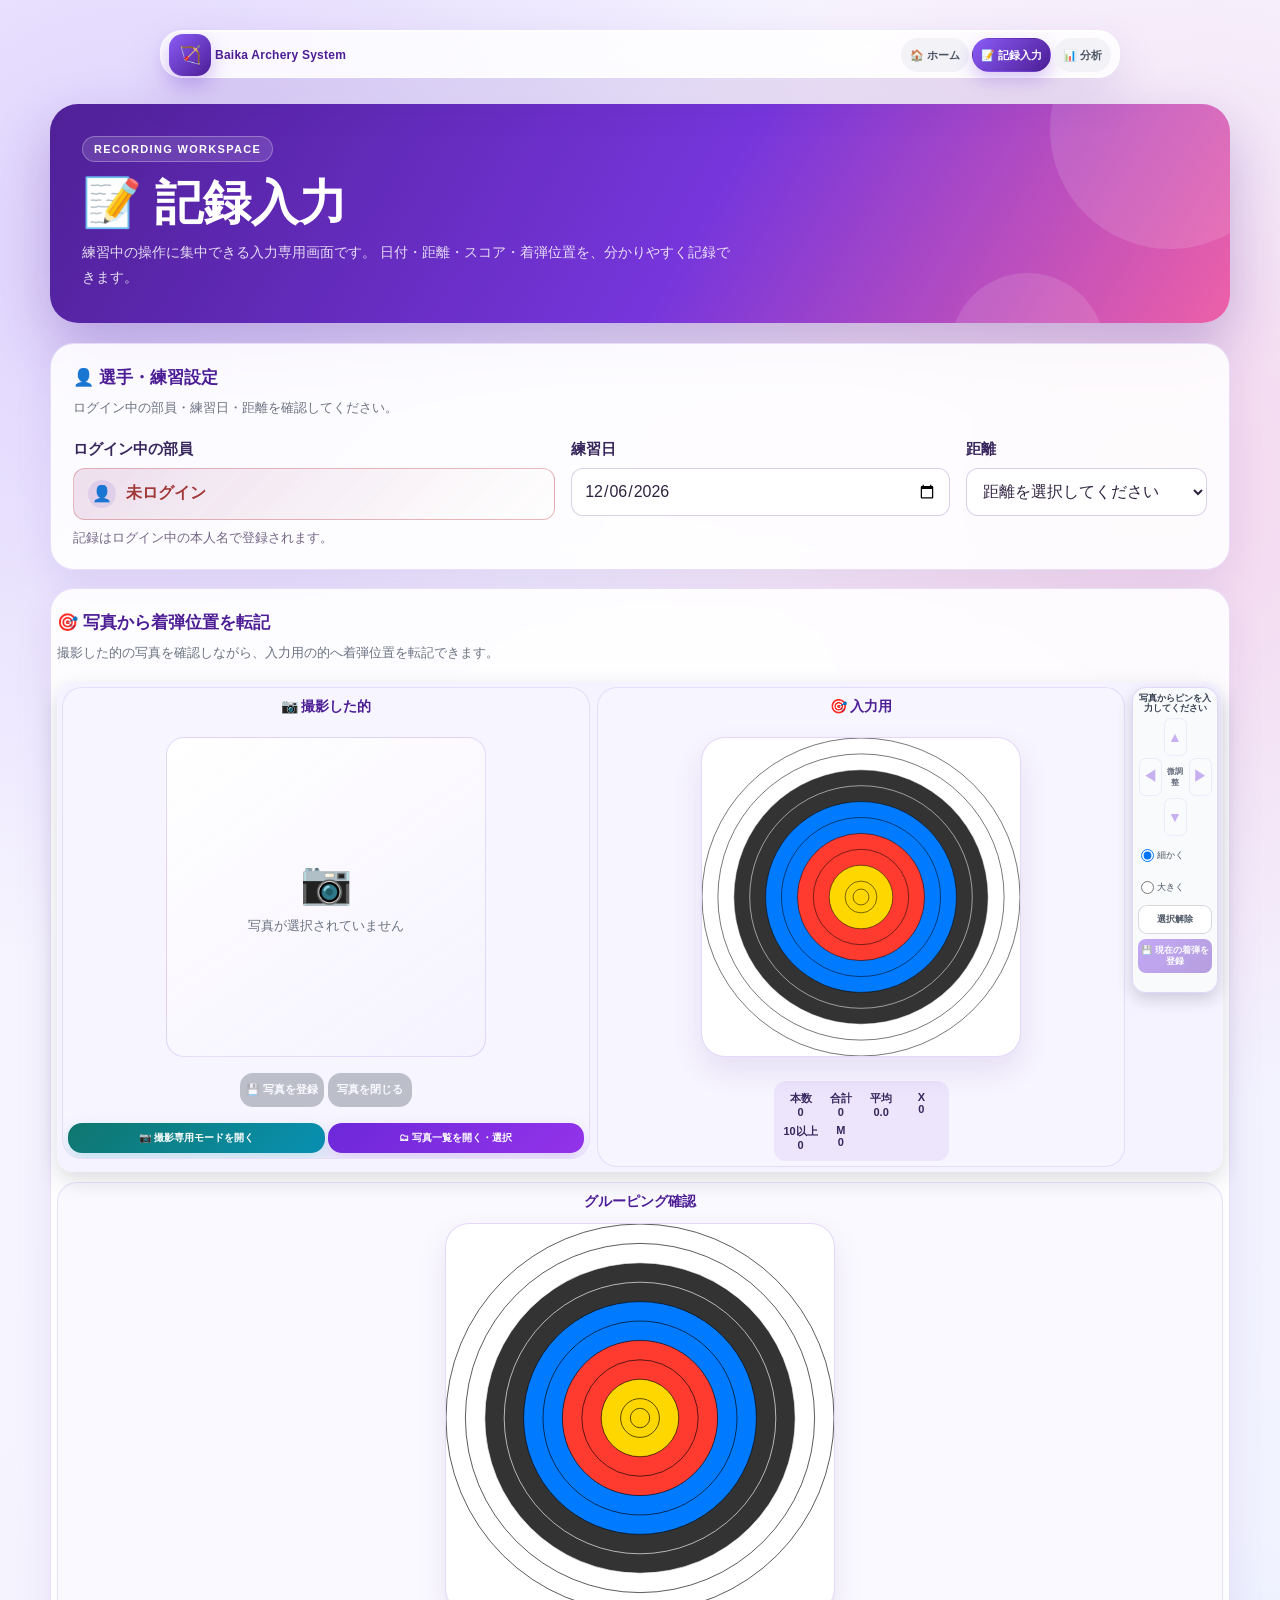
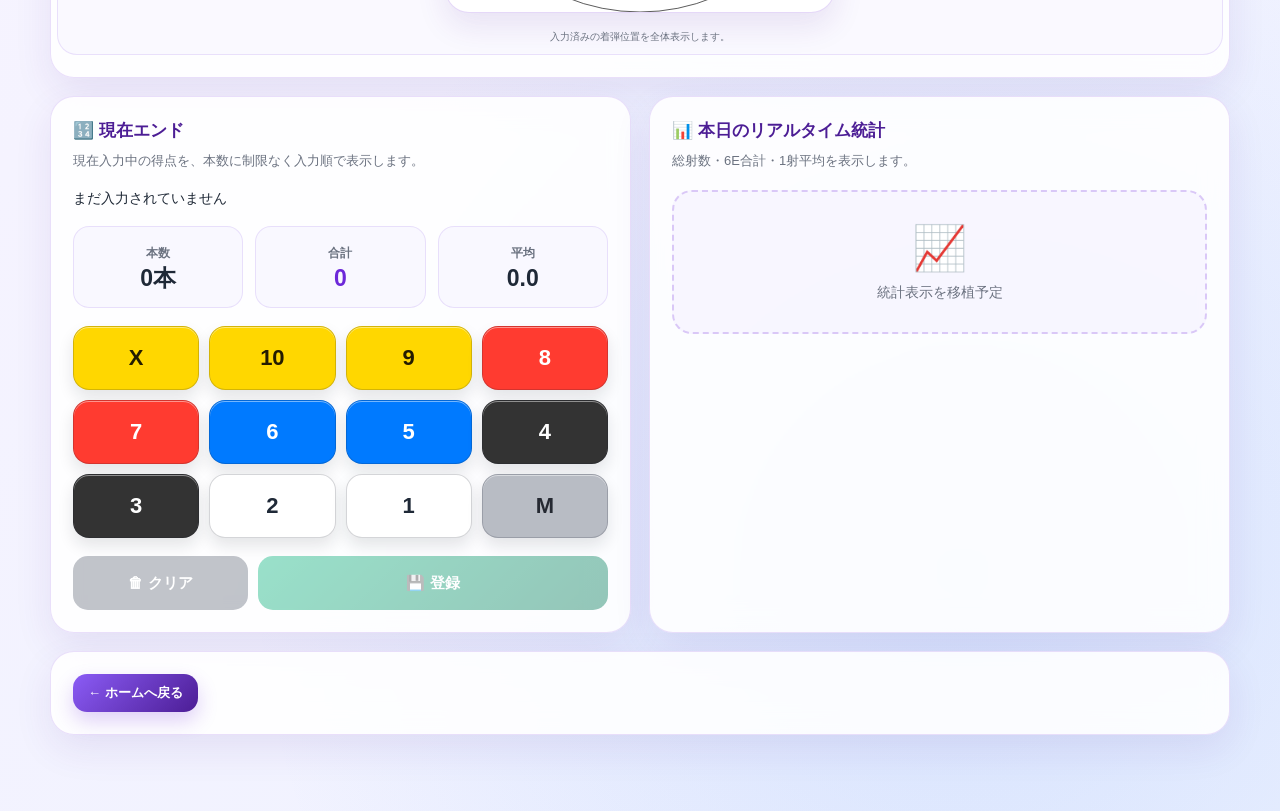
==== commit c230ed48: "Ver4 Step67 任意本数の着弾登録と点数自動更新" ====
--- a/input.html
+++ b/input.html
@@ -19,7 +19,7 @@
     <link rel="stylesheet" href="css/v4-step60-8-photo-focus-fix.css?v=608">
     <link rel="stylesheet" href="css/v4-step63-photo-lock.css?v=630">
     <link rel="stylesheet" href="css/v4-step64-pin-adjust.css?v=640">
-    <link rel="stylesheet" href="css/v4-step65-mobile-controls.css?v=662">
+    <link rel="stylesheet" href="css/v4-step65-mobile-controls.css?v=670">
 </head>
 
 <body class="v4-body">
@@ -200,6 +200,9 @@
                 <label><input type="radio" name="v4PinAdjustStep" value="4"> 大きく</label>
                 <button type="button" id="v4PinAdjustDone" class="v4-pin-adjust-done">選択解除</button>
             </div>
+
+            <button type="button" id="v4RegisterAdjustedArrows" class="v4-pin-register-button" disabled>💾 現在の着弾を登録</button>
+            <div id="v4PinRegisterMessage" class="v4-pin-register-message" aria-live="polite"></div>
         </div>
     </div>
 
@@ -222,7 +225,7 @@
     </div>
 
     <p class="v4-card-subtitle">
-        的から入力した6本の得点を、入力順に表示します。
+        現在入力中の得点を、本数に制限なく入力順で表示します。
     </p>
 
     <div class="v4-current-end">
@@ -303,7 +306,7 @@
                     id="v4CurrentArrowCount"
                     class="v4-end-stat-value"
                 >
-                    0 / 6
+                    0本
                 </strong>
             </div>
 
@@ -717,10 +720,10 @@
     </div>
 </div>
 
-<script src="js/v4-input.js?v=610"></script>
+<script src="js/v4-input.js?v=670"></script>
 <script src="js/v4-photo-engine.js?v=630"></script>
 <script src="js/v4-layout.js?v=29b4"></script>
-<script src="js/v4-target-engine.js?v=651"></script>
+<script src="js/v4-target-engine.js?v=670"></script>
 <script src="js/v4-arrow-detector.js?v=354a"></script>
 <script src="js/v4-photo-ui.js?v=630"></script>
 <script src="js/v4-camera.js?v=55"></script>
--- a/css/v4-step65-mobile-controls.css
+++ b/css/v4-step65-mobile-controls.css
@@ -383,3 +383,56 @@
         margin-top: 0 !important;
     }
 }
+
+
+/* Step67: 任意本数登録・方向ボタン下の登録操作 */
+.v4-pin-register-button {
+    width: 100%;
+    min-height: 44px;
+    margin-top: 8px;
+    padding: 8px 10px;
+    border: 0;
+    border-radius: 12px;
+    background: linear-gradient(135deg, #7c3aed, #5b21b6);
+    color: #fff;
+    font-weight: 800;
+    cursor: pointer;
+    box-shadow: 0 6px 16px rgba(91, 33, 182, .24);
+}
+.v4-pin-register-button:disabled {
+    opacity: .42;
+    cursor: not-allowed;
+    box-shadow: none;
+}
+.v4-pin-register-message {
+    min-height: 18px;
+    margin-top: 4px;
+    font-size: 11px;
+    line-height: 1.2;
+    text-align: center;
+    color: #15803d;
+    font-weight: 700;
+}
+.v4-arrows-preview {
+    display: flex !important;
+    flex-wrap: wrap !important;
+    gap: 6px !important;
+}
+.v4-arrow-slot {
+    flex: 0 0 auto !important;
+}
+@media (orientation: landscape) and (min-width: 568px) and (max-height: 900px) {
+    html.v4-is-landscape-layout .v4-pin-register-button {
+        min-height: 34px;
+        margin-top: 5px;
+        padding: 4px 3px;
+        border-radius: 8px;
+        font-size: 9px;
+        line-height: 1.15;
+    }
+    html.v4-is-landscape-layout .v4-pin-register-message {
+        min-height: 12px;
+        margin-top: 2px;
+        font-size: 8px;
+    }
+}
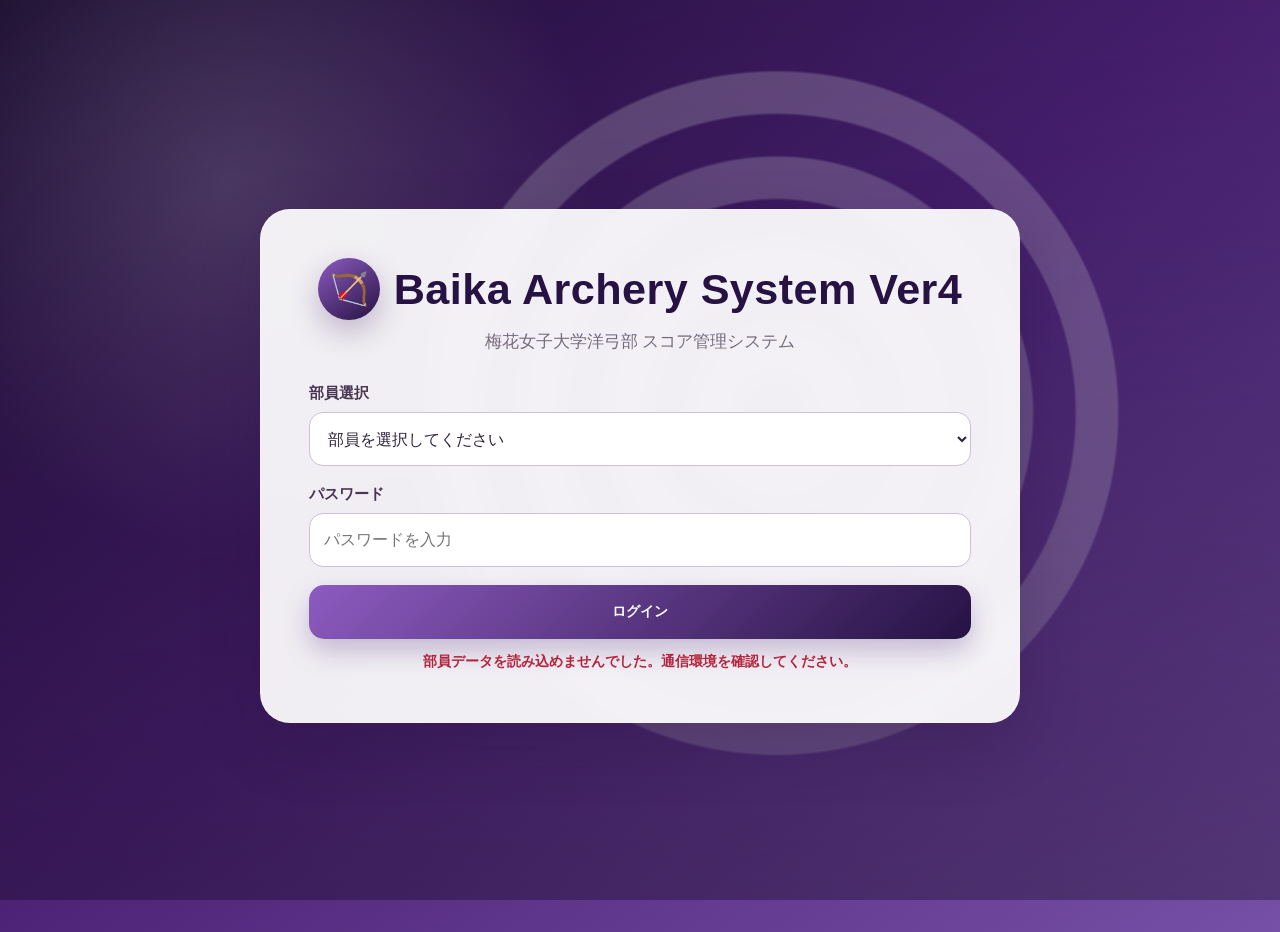
==== commit c1af770a: "Ver4 オープニング画面とログイン機能を追加" ====
--- a/input.html
+++ b/input.html
@@ -1,5 +1,6 @@
 <!DOCTYPE html>
 <html lang="ja">
+ <script src="js/v4-session.js?v=1"></script>
 <head>
     <meta charset="UTF-8">
     <meta
@@ -720,7 +721,7 @@
     </div>
 </div>
 
-<script src="js/v4-input.js?v=670"></script>
+<script src="js/v4-input.js?v=671"></script>
 <script src="js/v4-photo-engine.js?v=630"></script>
 <script src="js/v4-layout.js?v=29b4"></script>
 <script src="js/v4-target-engine.js?v=670"></script>
